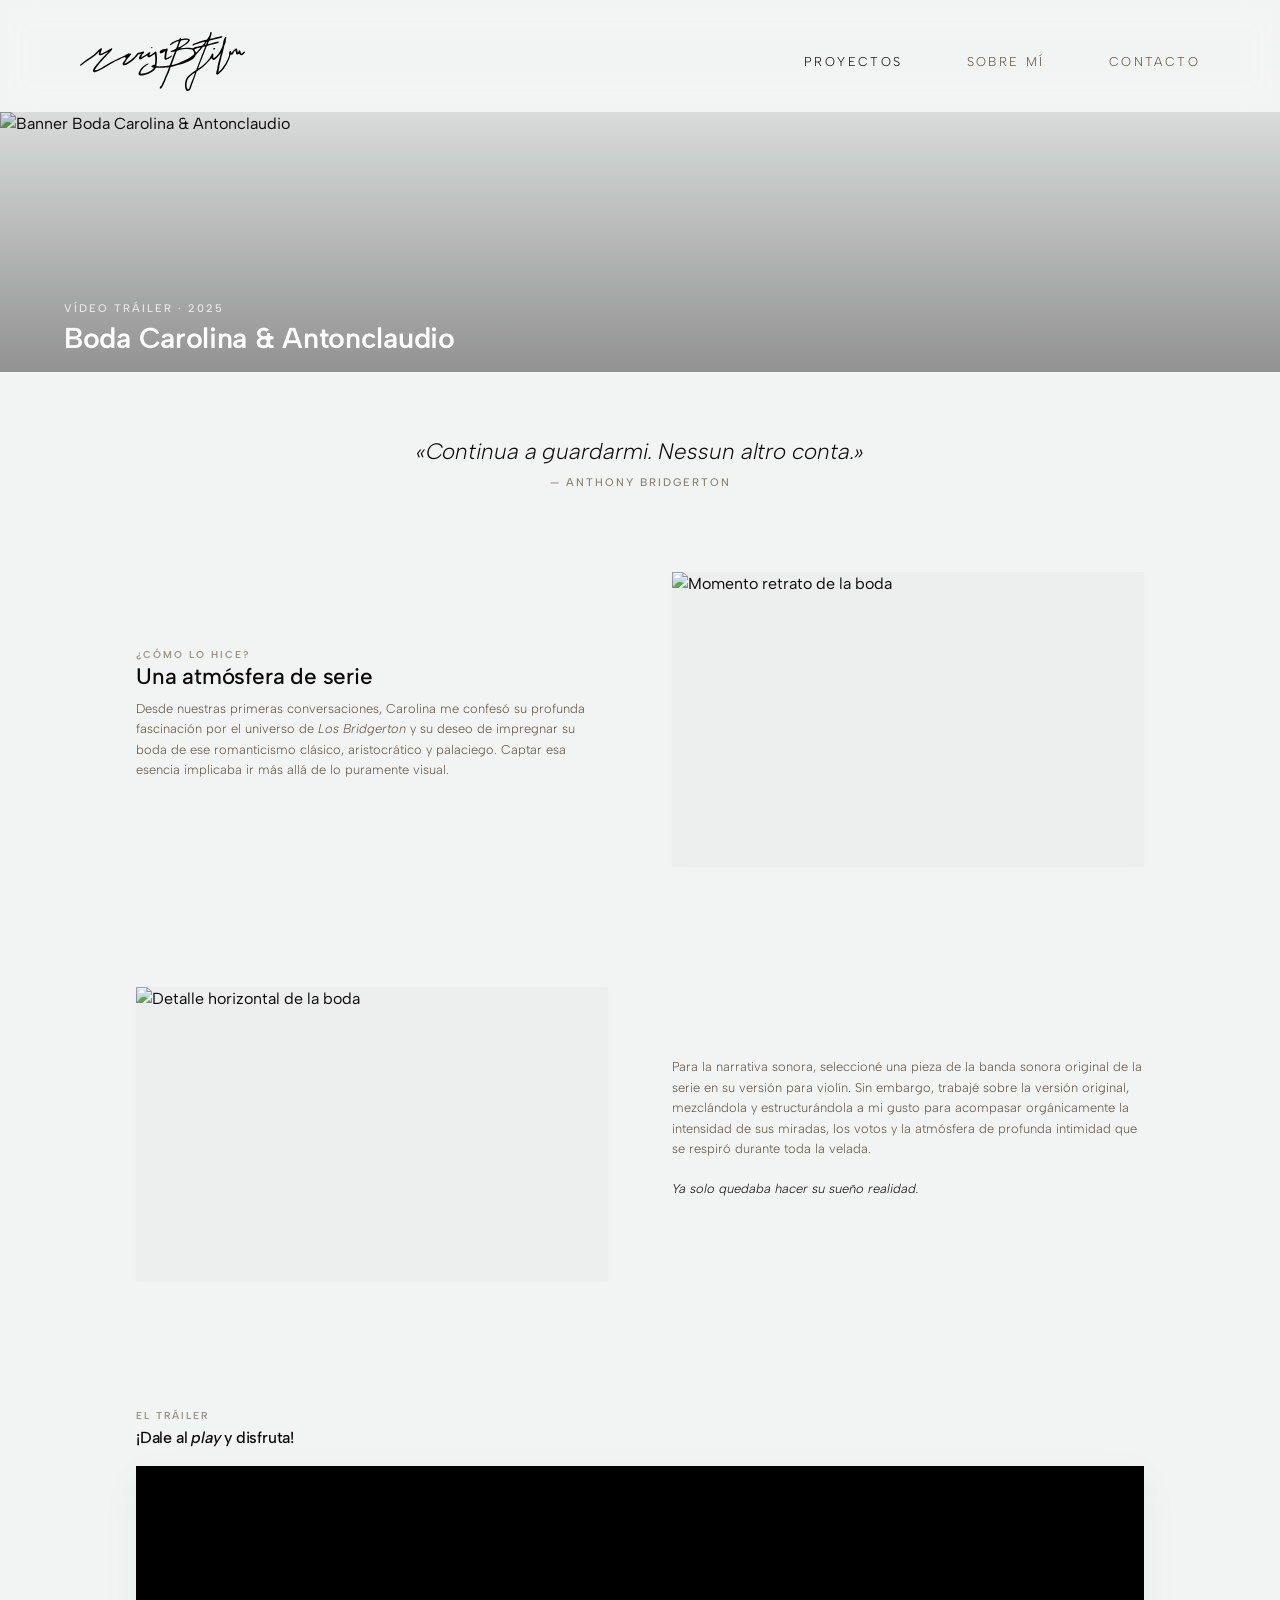
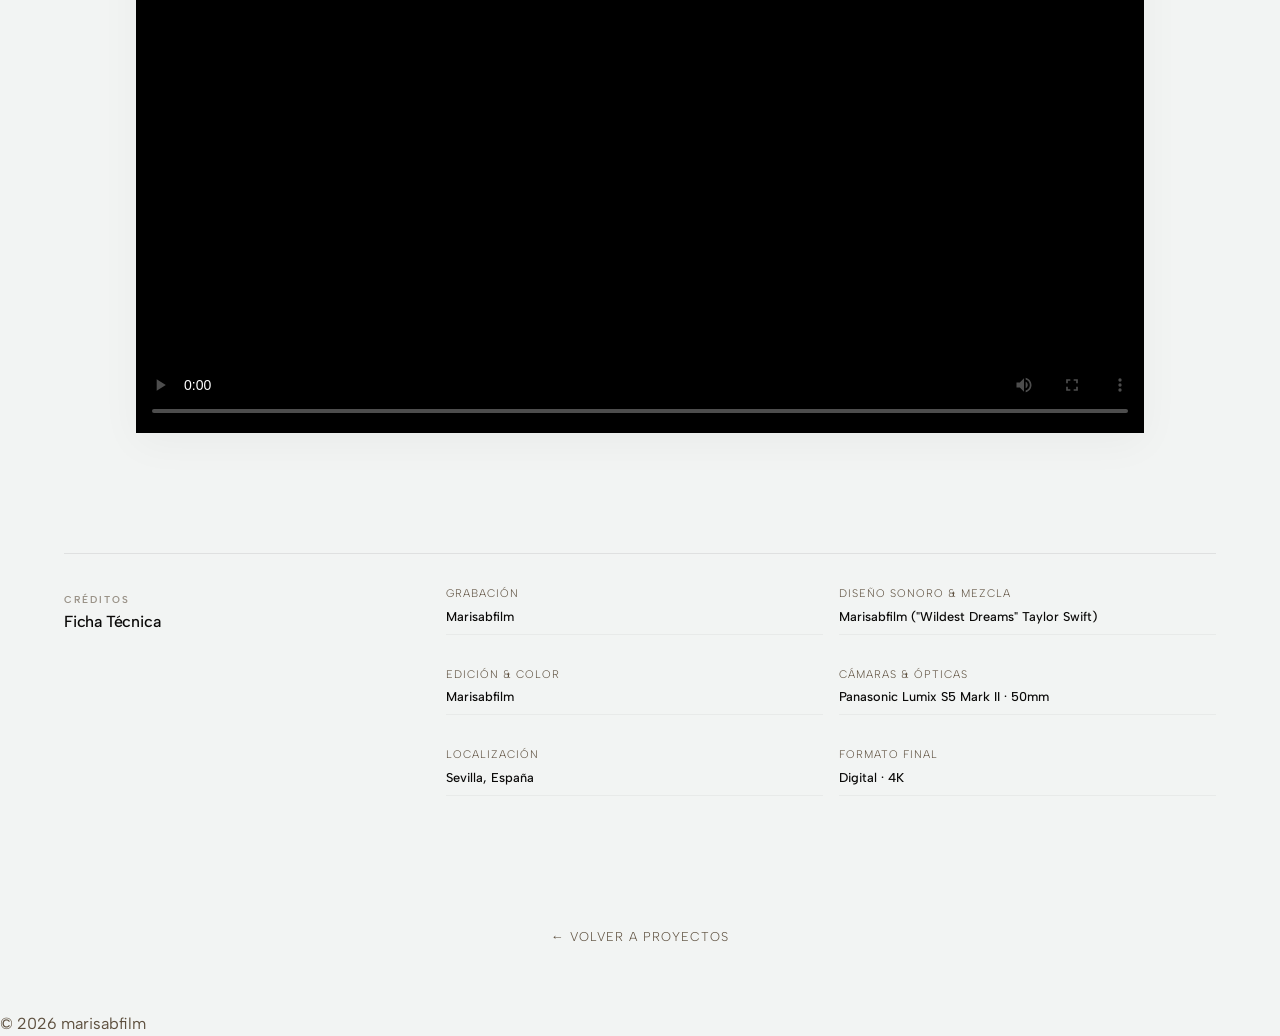
==== boda-carolina-antonclaudio.html @ 7225c65d "Add files via upload" ====
<!DOCTYPE html>
<html lang="es">

<head>
    <meta charset="UTF-8">
    <meta name="viewport" content="width=device-width,initial-scale=1">
    <title>Boda Carolina & Antonclaudio — Marisabfilm</title>

    <link rel="preconnect" href="https://fonts.googleapis.com">
    <link rel="preconnect" href="https://fonts.gstatic.com" crossorigin>
    <link href="https://fonts.googleapis.com/css2?family=Albert+Sans:ital,wght@0,100..900;1,100..900&display=swap"
        rel="stylesheet">

    <link rel="stylesheet" href="styles.css">
    <link rel="stylesheet" href="proyecto-detalle.css">
</head>

<body class="light-mode is-project-detail">

    <header class="header">
        <h1>
            <a href="index.html" class="logo">
                <img src="svg/blanco.svg" alt="Marisabfilm" class="logo-white">
                <img src="svg/negro.svg" alt="Marisabfilm" class="logo-black">
            </a>
        </h1>

        <nav class="right">
            <a href="proyectos.html" style="color: var(--color-text-light);">Proyectos</a>
            <a href="sobre-mi.html">Sobre mí</a>
            <a href="contacto.html">Contacto</a>
        </nav>
    </header>

    <main class="project-detail-page">

        <section class="project-hero-strip">
            <div class="strip-media">
                <img src="jpg/boda-antonclaudio-carolina/11102025-_1104526.JPG"
                    alt="Banner Boda Carolina & Antonclaudio">
            </div>
            <div class="strip-overlay">
                <div class="container">
                    <span class="project-eyebrow">Vídeo Tráiler · 2025</span>
                    <h2 class="project-main-title">Boda Carolina & Antonclaudio</h2>
                </div>
            </div>
        </section>

        <div class="hero-quote-container">
            <p class="hero-quote-text">«Continua a guardarmi. Nessun altro conta.»</p>
            <span class="hero-quote-author">— Anthony Bridgerton</span>
        </div>

        <div class="container">

            <section class="museum-editorial-story">

                <div class="story-row row-text-left fade-in-element">
                    <div class="story-text">
                        <span class="sub-eyebrow">¿Cómo lo hice?</span>
                        <h3 class="editorial-sub-title">Una atmósfera de serie</h3>
                        <p class="editorial-paragraph">
                            Desde nuestras primeras conversaciones, Carolina me confesó su profunda fascinación por el
                            universo de <em>Los Bridgerton</em> y su deseo de impregnar su boda de ese romanticismo
                            clásico, aristocrático y palaciego. Captar esa esencia implicaba ir más allá de lo puramente
                            visual.
                        </p>
                    </div>
                    <div class="story-media">
                        <div class="museum-frame frame-portrait">
                            <img src="jpg/boda-antonclaudio-carolina/11102025-_11043973-2.jpg"
                                alt="Momento retrato de la boda">
                        </div>
                    </div>
                </div>

                <div class="story-row row-text-right fade-in-element">
                    <div class="story-media">
                        <div class="museum-frame frame-horizontal">
                            <img src="jpg/boda-antonclaudio-carolina/11102025-_11045313.JPG"
                                alt="Detalle horizontal de la boda">
                        </div>
                    </div>
                    <div class="story-text">
                        <p class="editorial-paragraph">
                            Para la narrativa sonora, seleccioné una pieza de la banda sonora original de la serie en su
                            versión para violín. Sin embargo, trabajé sobre la versión original, mezclándola y
                            estructurándola a mi gusto para acompasar orgánicamente la intensidad de sus miradas, los
                            votos y la atmósfera de profunda intimidad que se respiró durante toda la velada.
                        </p>
                        <p class="editorial-paragraph italic-highlight">
                            Ya solo quedaba hacer su sueño realidad.
                        </p>
                    </div>
                </div>

            </section>

            <section class="main-video-showcase fade-in-element">
                <div class="video-museum-title">
                    <span class="sub-eyebrow">El Tráiler</span>
                    <h4 class="specs-heading">¡Dale al <em>play</em> y disfruta!</h4>
                </div>
                <div class="museum-single-container">
                    <div class="museum-frame frame-video-main">
                        <video src="video/boda.mp4" controls
                            poster="jpg/boda-antonclaudio-carolina/11102025-_1104531.JPG"
                            class="final-project-video"></video>
                    </div>
                </div>
            </section>

            <section class="project-specs-section fade-in-element">
                <div class="specs-title-block">
                    <span class="sub-eyebrow">Créditos</span>
                    <h4 class="specs-heading">Ficha Técnica</h4>
                </div>

                <div class="specs-grid">
                    <div class="spec-item">
                        <h5>Grabación</h5>
                        <p>Marisabfilm</p>
                    </div>
                    <div class="spec-item">
                        <h5>Diseño Sonoro & Mezcla</h5>
                        <p>Marisabfilm ("Wildest Dreams" Taylor Swift)</p>
                    </div>
                    <div class="spec-item">
                        <h5>Edición & Color</h5>
                        <p>Marisabfilm</p>
                    </div>
                    <div class="spec-item">
                        <h5>Cámaras & Ópticas</h5>
                        <p>Panasonic Lumix S5 Mark II · 50mm</p>
                    </div>
                    <div class="spec-item">
                        <h5>Localización</h5>
                        <p>Sevilla, España</p>
                    </div>
                    <div class="spec-item">
                        <h5>Formato Final</h5>
                        <p>Digital · 4K</p>
                    </div>
                </div>
            </section>

            <div class="back-to-projects">
                <a href="proyectos.html" class="btn-back">← Volver a proyectos</a>
            </div>

        </div>
    </main>

    <footer>
        © 2026 marisabfilm
    </footer>

    <script src="js/script.js"></script>
</body>

</html>
---- styles.css ----
:root {
    --color-bg: #0A0908;
    --color-surface: #22333B;

    --color-text: #F2F4F3;
    --color-text-soft: #A9927D;

    --color-border: #5E503F;
    --color-accent: #A9927D;

    --color-bg-light: #F2F4F3;
    --color-text-light: #0A0908;
    --color-text-light-soft: #5E503F;

    --font-main: "Albert Sans", sans-serif;

    --fs-xs: .8rem;
    --fs-sm: 1rem;
    --fs-md: 1.25rem;
    --fs-lg: 2rem;
    --fs-xl: 4rem;

    --fs-hero: clamp(4rem, 9vw, 8rem);

    --fw-extralight: 200;
    --fw-light: 300;
    --fw-regular: 400;
    --fw-medium: 500;
    --fw-semibold: 600;
    --fw-bold: 700;

    --space-title: .15rem;
    --space-1: 8px;
    --space-2: 16px;
    --space-3: 32px;
    --space-4: 64px;
    --space-5: 120px;
    --space-6: 180px;

    --radius-sm: 4px;
    --radius-md: 8px;
    --radius-lg: 12px;
    --radius-full: 999px;

    --shadow-soft: 0 4px 20px rgba(0, 0, 0, 0.08);

    --container: 100rem;

    --transition: .4s ease;
}

* {
    margin: 0;
    padding: 0;
    box-sizing: border-box;
}

html {
    scroll-behavior: smooth;
}

body {
    font-family: var(--font-main);
    background: var(--color-bg);
    color: var(--color-text);
    line-height: 1.5;
    -webkit-font-smoothing: antialiased;
    transition: background-color .6s ease, color .6s ease;
}

img {
    display: block;
    width: 100%;
}

a {
    color: inherit;
    text-decoration: none;
}

button,
input,
textarea {
    font: inherit;
}

.container {
    width: min(var(--container), 90%);
    margin: auto;
    display: flex;
    flex-direction: column;
}

.page {
    padding: var(--space-6) 0;
}

.right {
    justify-content: right;
}

/* =========================
HEADER LOGOS
========================= */
.header {
    display: flex;
    gap: var(--space-4);
    width: 100%;
    align-items: center;
    position: fixed;
    top: 0;
    left: 0;
    padding: 2rem 5rem;
    z-index: 100;
}

.header::before {
    content: "";
    position: absolute;
    top: 0;
    left: 0;
    width: 100%;
    height: 220px;
    backdrop-filter: blur(16px);
    -webkit-backdrop-filter: blur(16px);
    -webkit-mask-image: linear-gradient(to bottom, black 0%, black 35%, transparent 100%);
    mask-image: linear-gradient(to bottom, black 0%, black 35%, transparent 100%);
    z-index: -1;
    pointer-events: none;
    transition: backdrop-filter .4s ease;
}

.header.scrolled::before {
    backdrop-filter: blur(20px);
    -webkit-backdrop-filter: blur(20px);
}

.header .container {
    display: flex;
    justify-content: space-between;
    align-items: center;
}

h1 {
    width: 13rem;
    height: auto;
}

/* Gestión de visibilidad del logo SVG */
.logo-black {
    display: none;
}

.logo-white {
    display: block;
}

nav {
    display: flex;
    width: 100%;
    gap: var(--space-4);
}

nav a {
    justify-content: right;
    text-transform: uppercase;
    font-weight: var(--fw-light);
    color: var(--color-text-soft);
    font-size: var(--fs-xs);
    letter-spacing: var(--space-title);
    transition: var(--transition);
}

nav a:hover {
    color: var(--color-text);
}

/* =========================
HERO
========================= */
.hero {
    position: relative;
    height: 200vh;
    width: 100%;
}

.hero-sticky {
    position: sticky;
    top: 0;
    height: 100vh;
    width: 100%;
    overflow: hidden;
}

.video-container {
    position: absolute;
    top: 0;
    left: 0;
    width: 100%;
    height: 100%;
    z-index: 1;
    will-change: opacity, transform;
}

.background-video {
    width: 100%;
    height: 100%;
    object-fit: cover;
}

.video-overlay {
    position: absolute;
    top: 0;
    left: 0;
    width: 100%;
    height: 100%;
    background-color: rgba(10, 9, 8, 0.6);
    z-index: 2;
}

.hero-content {
    position: relative;
    z-index: 3;
    height: 100%;
    display: flex;
    flex-direction: column;
    justify-content: center;
    align-items: center;
    text-align: center;
    padding: 0 5rem;
}

.hero-title {
    display: flex;
    flex-direction: column;
    align-items: center;
    will-change: transform;
}

.hero-subtitle {
    display: flex;
    flex-direction: column;
    align-items: center;
    opacity: 0;
    will-change: opacity, transform;
}

.titulo {
    font-size: var(--fs-hero);
    font-weight: var(--fw-bold);
    color: var(--color-text);
    line-height: 1.1;
    margin-bottom: 0.2rem;
    transition: color .6s ease;
}

.portfolio-tag {
    font-size: var(--fs-md);
    color: var(--color-text-soft);
    text-transform: uppercase;
    letter-spacing: 2px;
    margin-bottom: var(--space-4);
    transition: color .6s ease;
}

.eyebrow {
    font-size: var(--fs-sm);
    color: var(--color-text);
    text-transform: uppercase;
    letter-spacing: 3px;
    margin-bottom: var(--space-2);
    transition: color .6s ease;
}

.lead {
    max-width: 20rem;
    color: var(--color-text-soft);
    font-size: var(--fs-md);
    margin-bottom: var(--space-3);
    transition: color .6s ease;
}

.scroll {
    position: absolute;
    bottom: 80px;
    left: 50%;
    transform: translateX(-50%);
    text-transform: uppercase;
    font-size: var(--fs-xs);
    letter-spacing: var(--space-title);
    color: var(--color-text);
    transition: opacity 0.4s ease, color 0.6s ease;
}

#scroll-line {
    position: absolute;
    bottom: 20px;
    left: 50%;
    transform: translateX(-50%);
    width: 2px;
    height: 50px;
    background-color: var(--color-text);
    opacity: 0.8;
    z-index: 4;
    transition: opacity 0.4s ease, background-color 0.6s ease;
    animation: bounceUpDown 2s infinite ease-in-out;
}

@keyframes bounceUpDown {

    0%,
    100% {
        transform: translateX(-50%) translateY(0);
    }

    50% {
        transform: translateX(-50%) translateY(10px);
    }
}

/* =========================
PROYECTOS SELECCIONADOS
========================= */
.selected-projects {
    padding: var(--space-5) 0;
}

.projects-header {
    display: flex;
    justify-content: space-between;
    align-items: flex-end;
    margin-bottom: var(--space-5);
    padding-bottom: var(--space-2);
}

.projects-header h3 {
    font-size: var(--fs-md);
    text-transform: uppercase;
    letter-spacing: 2px;
    font-weight: var(--fw-semibold);
    color: var(--color-border);
    transition: color .6s ease;
}

.btn-all-projects {
    font-size: var(--fs-xs);
    text-transform: uppercase;
    letter-spacing: var(--space-title);
    color: var(--color-text-soft);
    font-weight: var(--fw-light);
    transition: color .4s ease, transform .3s ease;
}

.btn-all-projects:hover {
    color: var(--color-text);
    transform: translateX(4px);
}

.project-row {
    display: grid;
    grid-template-columns: .25fr 1fr;
    gap: var(--space-5);
    margin-bottom: var(--space-6);
    align-items: start;
    padding-top: var(--space-3);
}

.project-info {
    position: sticky;
    top: 200px;
}

.project-info h4 {
    font-size: var(--fs-lg);
    font-weight: var(--fw-bold);
    letter-spacing: -0.5px;
    margin-bottom: 4px;
    line-height: 1;
    transition: color .6s ease;
}

.project-info p {
    font-size: var(--fs-xs);
    color: var(--color-text-soft);
    letter-spacing: 1.5px;
    text-transform: uppercase;
    font-weight: var(--fw-light);
    transition: color .6s ease;
}

.project-display-clean {
    display: flex;
    width: 100%;
    gap: var(--space-4);
    align-items: center;
    justify-content: space-between;
}

.photo-box {
    box-shadow: var(--shadow-soft);
    overflow: hidden;
    transition: transform var(--transition);
}

.photo-box img {
    width: 100%;
    height: 100%;
    object-fit: cover;
}

.size-sm {
    width: 22%;
    aspect-ratio: 3 / 4;
}

.size-md {
    width: 30%;
    aspect-ratio: 1 / 1;
}

.size-lg {
    width: 38%;
    aspect-ratio: 4 / 5;
}

.size-xl {
    width: 55%;
    aspect-ratio: 4 / 5;
}

.photo-box video {
    width: 100%;
    height: 100%;
    object-fit: cover;
    display: block;
}

.align-top {
    align-self: flex-start;
}

.align-bottom {
    align-self: flex-end;
}

.align-center {
    align-self: center;
}

.photo-box:hover {
    transform: scale(1.015);
}

/* =========================
TRANSICIÓN MODO CLARO (CONTRASTE TOTAL)
========================= */
body.light-mode {
    background-color: var(--color-bg-light);
    color: var(--color-text-light);
}

/* Cambia los logos SVG de blanco a negro */
body.light-mode .logo-white {
    display: none;
}

body.light-mode .logo-black {
    display: block;
}

/* Cambia todos los textos principales que permanecen en pantalla a oscuros */
body.light-mode .titulo,
body.light-mode .eyebrow,
body.light-mode .projects-header h2,
body.light-mode .project-info h3 {
    color: var(--color-text-light);
}

/* Cambia textos secundarios de la cabecera y el hero */
body.light-mode .portfolio-tag,
body.light-mode .lead,
body.light-mode .scroll,
body.light-mode .projects-header .btn-all-projects,
body.light-mode .project-info p,
body.light-mode footer {
    color: var(--color-text-light-soft);
}

body.light-mode #scroll-line {
    background-color: var(--color-text-light-soft);
}

body.light-mode .btn-all-projects:hover {
    color: var(--color-text-light);
}

body.light-mode nav a {
    color: var(--color-text-light-soft);
}

body.light-mode nav a:hover {
    color: var(--color-text-light);
}

/* =========================
CABECERA COMPARTIDA SECCIONES
========================= */
.section-header {
    display: flex;
    justify-content: space-between;
    align-items: flex-end;
    margin-bottom: var(--space-4);
    padding-bottom: var(--space-2);
}

.section-header-left {
    display: flex;
    flex-direction: column;
    gap: 4px;
}

.section-eyebrow {
    font-size: var(--fs-xs);
    text-transform: uppercase;
    letter-spacing: 3px;
    color: var(--color-text-soft);
    font-weight: var(--fw-light);
    transition: color .6s ease;
}

.section-title {
    font-size: var(--fs-lg);
    font-weight: var(--fw-bold);
    letter-spacing: -0.5px;
    line-height: 1;
    transition: color .6s ease;
}

.section-tag {
    font-size: var(--fs-xs);
    color: var(--color-text-soft);
    letter-spacing: 1.5px;
    text-transform: uppercase;
    font-weight: var(--fw-light);
    transition: color .6s ease;
}

body.light-mode .section-eyebrow,
body.light-mode .section-tag {
    color: var(--color-text-light-soft);
}

body.light-mode .section-title {
    color: var(--color-text-light);
}

.btn-proyecto {
    border: 1px solid var(--color-surface);
    padding: .9rem;
    transition: background-color 0.3s ease, color 0.3s ease;
}

.btn-proyecto:hover {
    background-color: var(--color-border);
    color: var(--color-text);
}

/* Sección del botón final */
.ver-mas-final {
    display: flex;
    justify-content: center;
    align-items: center;
    margin-top: -15rem;
    padding: 1rem 0 7rem 0;
    /* Espaciado arriba y abajo para que respire */
    width: 100%;
}

/* Estilo del enlace */
.btn-final-link {
    font-family: 'Albert Sans', sans-serif;
    font-size: 1.1rem;
    font-weight: 500;
    color: var(--color-border);

    text-decoration: none;
    letter-spacing: 0.05em;
    transition: transform 0.3s ease, opacity 0.3s ease;
    display: inline-block;
}

/* Efecto al pasar el ratón */
.btn-final-link:hover {
    transform: translateX(5px);
    /* Se desplaza sutilmente a la derecha */
    opacity: 0.7;
}

/* =========================
CONTACTO Y FOOTER CON FORMULARIO
========================= */
.contacto-footer {
    padding: var(--space-5) 0 var(--space-3) 0;
    border-top: 1px solid rgba(94, 80, 63, 0.2);
    /* Usa tu color --color-border difuminado */
}

.contacto-wrapper {
    display: grid;
    grid-template-columns: 1fr 1fr;
    gap: var(--space-5);
    align-items: start;
    margin-bottom: var(--space-5);
}

@media (max-width: 768px) {
    .contacto-wrapper {
        grid-template-columns: 1fr;
        gap: var(--space-4);
    }
}

.contacto-info h3 {
    font-size: var(--fs-lg);
    font-weight: var(--fw-bold);
    margin-bottom: var(--space-2);
    letter-spacing: -0.5px;
    transition: color .6s ease;
}

.contacto-info p {
    color: var(--color-text-soft);
    font-size: var(--fs-sm);
    max-width: 25rem;
    transition: color .6s ease;
}

.contacto-form {
    display: flex;
    flex-direction: column;
    gap: var(--space-2);
}

.form-group {
    display: flex;
    flex-direction: column;
    gap: var(--space-1);
}

.form-group label {
    font-size: var(--fs-xs);
    text-transform: uppercase;
    letter-spacing: var(--space-title);
    color: var(--color-text-soft);
    font-weight: var(--fw-medium);
}

.contacto-form input,
.contacto-form textarea {
    width: 100%;
    padding: 0.8rem 1rem;
    background-color: transparent;
    border: 1px solid var(--color-border);
    color: var(--color-text);
    font-family: var(--font-main);
    font-size: var(--fs-sm);
    transition: border-color 0.3s ease, background-color 0.3s ease;
}

.contacto-form input:focus,
.contacto-form textarea:focus {
    outline: none;
    border-color: var(--color-text);
    background-color: rgba(255, 255, 255, 0.02);
}

.btn-enviar {
    align-self: flex-start;
    background-color: transparent;
    color: var(--color-text);
    border: 1px solid var(--color-text);
    padding: 0.8rem var(--space-3);
    font-size: var(--fs-xs);
    text-transform: uppercase;
    letter-spacing: var(--space-title);
    cursor: pointer;
    transition: background-color 0.4s ease, color 0.4s ease, transform 0.3s ease;
}

.btn-enviar:hover {
    background-color: var(--color-text);
    color: var(--color-bg);
    transform: translateX(4px);
}

/* =========================
CSS REFORZADO PARA EL FOOTER Y FORMULARIO
========================= */
.contacto-footer {
    padding: var(--space-5) 0 var(--space-2) 0;
    border-top: 1px solid rgba(94, 80, 63, 0.2);
    width: 100%;
}

.contacto-wrapper {
    display: grid;
    grid-template-columns: 0.8fr 1.2fr;
    /* Desproporción sutil para dar aire */
    gap: var(--space-5);
    align-items: start;
    margin-bottom: var(--space-4);
}

.contacto-info h3 {
    font-size: var(--fs-lg);
    font-weight: var(--fw-bold);
    margin-bottom: var(--space-2);
    letter-spacing: -0.5px;
    transition: color .6s ease;
}

.contacto-info p {
    color: var(--color-text-soft);
    font-size: var(--fs-sm);
    max-width: 22rem;
    line-height: 1.6;
    transition: color .6s ease;
}

.contacto-form {
    display: flex;
    flex-direction: column;
    gap: var(--space-3);
}

.form-group {
    display: flex;
    flex-direction: column;
    gap: var(--space-1);
}

.form-group label {
    font-size: var(--fs-xs);
    text-transform: uppercase;
    letter-spacing: var(--space-title);
    color: var(--color-text-soft);
    font-weight: var(--fw-medium);
}

.contacto-form input,
.contacto-form textarea {
    width: 100%;
    padding: 0.8rem 0;
    /* Estilo minimalista sin bordes laterales */
    background-color: transparent;
    border: none;
    border-bottom: 1px solid var(--color-border);
    color: var(--color-text);
    font-family: var(--font-main);
    font-size: var(--fs-sm);
    transition: border-color 0.3s ease, background-color 0.3s ease;
}

.contacto-form input:focus,
.contacto-form textarea:focus {
    outline: none;
    border-bottom-color: var(--color-text);
}

.btn-enviar {
    align-self: flex-start;
    background-color: transparent;
    color: var(--color-text);
    border: 1px solid var(--color-text);
    padding: 0.8rem var(--space-3);
    font-size: var(--fs-xs);
    text-transform: uppercase;
    letter-spacing: var(--space-title);
    cursor: pointer;
    margin-top: var(--space-1);
    transition: background-color 0.4s ease, color 0.4s ease, transform 0.3s ease;
}

.btn-enviar:hover {
    background-color: var(--color-text);
    color: var(--color-bg);
    transform: translateX(4px);
}

.footer-bottom {
    margin-top: var(--space-4);
    padding-top: var(--space-2);
    border-top: 1px solid rgba(94, 80, 63, 0.1);
    text-align: center;
}

.footer-bottom p {
    font-size: var(--fs-xs);
    color: var(--color-text-soft);
    font-weight: var(--fw-light);
}

/* =========================
ADAPTACIÓN LIGHT MODE
========================= */
body.light-mode .contacto-info h3 {
    color: var(--color-text-light);
}

body.light-mode .contacto-info p,
body.light-mode .footer-bottom p {
    color: var(--color-text-light-soft);
}

body.light-mode .contacto-form input,
body.light-mode .contacto-form textarea {
    color: var(--color-text-light);
    border-bottom-color: var(--color-text-light-soft);
}

body.light-mode .contacto-form input:focus,
body.light-mode .contacto-form textarea:focus {
    border-bottom-color: var(--color-text-light);
}

body.light-mode .btn-enviar {
    color: var(--color-text-light);
    border-color: var(--color-text-light);
}

body.light-mode .btn-enviar:hover {
    background-color: var(--color-text-light);
    color: var(--color-bg-light);
}
---- proyecto-detalle.css ----
.project-detail-page {
    padding-top: 7rem;
    padding-bottom: var(--space-4);
    overflow-x: hidden;
}

.project-hero-strip {
    position: relative;
    width: 100vw;
    left: 50%;
    right: 50%;
    margin-left: -50vw;
    margin-right: -50vw;
    height: 260px;
    margin-bottom: var(--space-3);
    overflow: hidden;
}

.strip-media {
    width: 100%;
    height: 100%;
}

.strip-media img {
    width: 100%;
    height: 100%;
    object-fit: cover;
    display: block;
}

.project-hero-strip::after {
    content: '';
    position: absolute;
    top: 0;
    left: 0;
    width: 100%;
    height: 100%;
    background: linear-gradient(to bottom, rgba(0, 0, 0, 0.1) 0%, rgba(0, 0, 0, 0.4) 100%);
    z-index: 1;
}

.strip-overlay {
    position: absolute;
    bottom: 0;
    left: 0;
    width: 100%;
    padding-bottom: var(--space-2);
    z-index: 2;
}

.project-eyebrow {
    font-size: 11px;
    text-transform: uppercase;
    letter-spacing: 2px;
    color: rgba(255, 255, 255, 0.75);
    font-weight: var(--fw-medium);
    display: block;
    margin-bottom: 4px;
}

.project-main-title {
    font-size: clamp(1.4rem, 2.5vw, 1.8rem);
    font-weight: var(--fw-semibold);
    line-height: 1.2;
    letter-spacing: -0.3px;
    color: #FFFFFF;
}

.sub-eyebrow {
    font-size: 10px;
    text-transform: uppercase;
    letter-spacing: 2px;
    color: var(--color-text-light-soft);
    opacity: 0.6;
    font-weight: var(--fw-semibold);
}

.editorial-sub-title {
    font-size: clamp(1.1rem, 2vw, 1.4rem);
    font-weight: var(--fw-medium);
    line-height: 1.3;
    letter-spacing: -0.2px;
    color: var(--color-text-light);
    margin-bottom: 8px;
}

.editorial-paragraph {
    font-size: var(--fs-xs);
    color: var(--color-text-light-soft);
    line-height: 1.6;
    font-weight: var(--fw-light);
    margin-bottom: 12px;
}

.italic-highlight {
    font-style: italic;
    color: var(--color-text-light);
    margin-top: var(--space-1);
}

.project-specs-section {
    display: grid;
    grid-template-columns: 1fr 2.2fr;
    gap: var(--space-3);
    border-top: 1px solid rgba(0, 0, 0, 0.08);
    padding-top: var(--space-3);
    margin-bottom: var(--space-4);
}

.specs-heading {
    font-size: var(--fs-sm);
    font-weight: var(--fw-medium);
    color: var(--color-text-light);
    letter-spacing: -0.2px;
}

.specs-grid {
    display: grid;
    grid-template-columns: repeat(2, 1fr);
    gap: var(--space-3) var(--space-2);
}

.spec-item {
    display: flex;
    flex-direction: column;
    gap: 4px;
    border-bottom: 1px solid rgba(0, 0, 0, 0.04);
    padding-bottom: var(--space-1);
}

.spec-item h5 {
    font-size: 11px;
    text-transform: uppercase;
    letter-spacing: 1px;
    color: var(--color-text-light-soft);
    font-weight: var(--fw-light);
}

.spec-item p {
    font-size: var(--fs-xs);
    color: var(--color-text-light);
    font-weight: var(--fw-medium);
}

.back-to-projects {
    margin-top: var(--space-4);
    text-align: center;
}

.btn-back {
    font-size: var(--fs-xs);
    text-transform: uppercase;
    letter-spacing: 1px;
    color: var(--color-text-light-soft);
    font-weight: var(--fw-light);
    transition: color 0.3s ease, transform 0.3s ease;
    display: inline-block;
}

.btn-back:hover {
    color: var(--color-text-light);
    transform: translateX(-4px);
}

body.is-project-detail .header::before {
    -webkit-mask-image: none !important;
    mask-image: none !important;
    height: 7rem;
}

/* ==========================================================================
   Frase de introducción (Debajo del Banner)
   ========================================================================== */
.hero-quote-container {
    text-align: center;
    padding: var(--space-3) 0 var(--space-2) 0;
    max-width: 32rem;
    margin: 0 auto;
    display: flex;
    flex-direction: column;
    gap: var(--space-1);
}

.hero-quote-text {
    font-family: var(--font-main);
    font-size: clamp(1.1rem, 2vw, 1.4rem);
    font-weight: var(--fw-light);
    font-style: italic;
    color: var(--color-text-light);
    line-height: 1.4;
    letter-spacing: -0.1px;
}

.hero-quote-author {
    font-family: var(--font-main);
    font-size: 11px;
    text-transform: uppercase;
    letter-spacing: 2px;
    color: var(--color-text-light-soft);
    opacity: 0.7;
    font-weight: var(--fw-medium);
}

/* ==========================================================================
   Estructura Editorial Entrelazada (Foto Retrato Suave + Foto Horizontal)
   ========================================================================== */
.museum-editorial-story {
    max-width: 1040px;
    width: 100%;
    margin: var(--space-4) auto var(--space-5) auto;
    display: flex;
    flex-direction: column;
    gap: var(--space-5);
    /* Separación entre filas */
    padding: 0 1rem;
}

.story-row {
    display: grid;
    grid-template-columns: 1fr 1fr;
    gap: var(--space-4);
    align-items: center;
    /* Alineación vertical centralizada */
}

.story-text {
    display: flex;
    flex-direction: column;
    justify-content: center;
}

.story-media {
    display: flex;
    justify-content: center;
    align-items: center;
    width: 100%;
}

/* Marcos de exhibición */
.museum-frame {
    overflow: hidden;
    background-color: rgba(0, 0, 0, 0.02);
    box-shadow: 0 2px 15px rgba(0, 0, 0, 0.01);
    width: 100%;
}

.museum-frame img {
    width: 100%;
    height: 100%;
    object-fit: cover;
    display: block;
}

/* Dimensiones del contenedor ajustadas */
.frame-horizontal {
    aspect-ratio: 16 / 10;
    max-width: 480px;
}

/* CORRECCIÓN DE LA VERTICAL: Ahora es formato Retrato corto (4:5) menos alargada */
.frame-portrait {
    aspect-ratio: 16 / 10;
    max-width: 480px;
    /* Al ser menos vertical, puede ensanchar un poco más para mantener proporción */
}

/* Contenedor del Vídeo Central */
.main-video-showcase {
    width: 100%;
    max-width: 1040px;
    margin: 0 auto var(--space-5) auto;
    padding: 0 1rem;
}

.video-museum-title {
    margin-bottom: var(--space-2);
}

.museum-single-container {
    display: flex;
    justify-content: center;
    width: 100%;
}

.frame-video-main {
    width: 100%;
    aspect-ratio: 16 / 9;
    background-color: #000000;
    box-shadow: 0 10px 40px rgba(0, 0, 0, 0.04);
}

.final-project-video {
    width: 100%;
    height: 100%;
    object-fit: cover;
    display: block;
}


/* ==========================================================================
   Efectos de Animación Scroll (Fade In)
   ========================================================================== */

/* Estado inicial: oculto y desplazado 30px hacia abajo */
.fade-in-element {
    opacity: 0;
    transform: translateY(30px);
    transition: opacity 0.8s cubic-bezier(0.25, 1, 0.5, 1),
        transform 0.8s cubic-bezier(0.25, 1, 0.5, 1);
    will-change: opacity, transform;
}

/* Estado activo: totalmente visible y en su posición original */
.fade-in-element.is-visible {
    opacity: 1;
    transform: translateY(0);
}

/* ==========================================================================
   Galería Masonry
   ========================================================================== */
.project-gallery {
    max-width: 1040px;
    margin: 0 auto var(--space-5) auto;
    padding: 0 1rem;
}

.gallery-title-block {
    margin-bottom: var(--space-2);
}

.masonry-grid {
    columns: 3;
    column-gap: 10px;
}

.masonry-item {
    break-inside: avoid;
    margin-bottom: 10px;
    overflow: hidden;
    cursor: zoom-in;
}

.masonry-item img {
    width: 100%;
    height: auto;
    display: block;
    transition: transform 0.4s cubic-bezier(0.25, 1, 0.5, 1),
        opacity 0.4s ease;
}

.masonry-item:hover img {
    transform: scale(1.03);
    opacity: 0.92;
}

/* ==========================================================================
   Lightbox
   ========================================================================== */
.lightbox {
    position: fixed;
    inset: 0;
    background: rgba(0, 0, 0, 0.92);
    z-index: 1000;
    display: flex;
    align-items: center;
    justify-content: center;
    opacity: 0;
    pointer-events: none;
    transition: opacity 0.3s ease;
}

.lightbox.is-open {
    opacity: 1;
    pointer-events: all;
}

.lightbox-img-wrap {
    max-width: 90vw;
    max-height: 90vh;
    display: flex;
    align-items: center;
    justify-content: center;
}

.lightbox-img-wrap img {
    max-width: 100%;
    max-height: 90vh;
    object-fit: contain;
    display: block;
    border-radius: 2px;
}

.lightbox-close,
.lightbox-prev,
.lightbox-next {
    position: absolute;
    background: none;
    border: none;
    color: rgba(255, 255, 255, 0.7);
    cursor: pointer;
    transition: color 0.2s ease;
    line-height: 1;
}

.lightbox-close:hover,
.lightbox-prev:hover,
.lightbox-next:hover {
    color: #fff;
}

.lightbox-close {
    top: 1.5rem;
    right: 1.5rem;
    font-size: 1.4rem;
}

.lightbox-prev,
.lightbox-next {
    top: 50%;
    transform: translateY(-50%);
    font-size: 3rem;
    padding: 0 1rem;
}

.lightbox-prev {
    left: 1rem;
}

.lightbox-next {
    right: 1rem;
}

.masonry-color-block {
    aspect-ratio: 3 / 4;
    background-color: var(--block-color);
    cursor: default;
}

.masonry-color-block:hover img {
    transform: none;
}

.masonry-item {
    opacity: 0;
    transform: translateY(20px);
    transition: opacity 0.6s ease, transform 0.6s ease;
}

.masonry-item.is-visible {
    opacity: 1;
    transform: translateY(0);
}

.mx-width {
    max-width: 60rem;
    margin: 0 auto var(--space-2) auto;
}

.margin {
    margin: 2rem auto 3rem auto;
}

.margin-ficha {
    margin: 2rem;
}
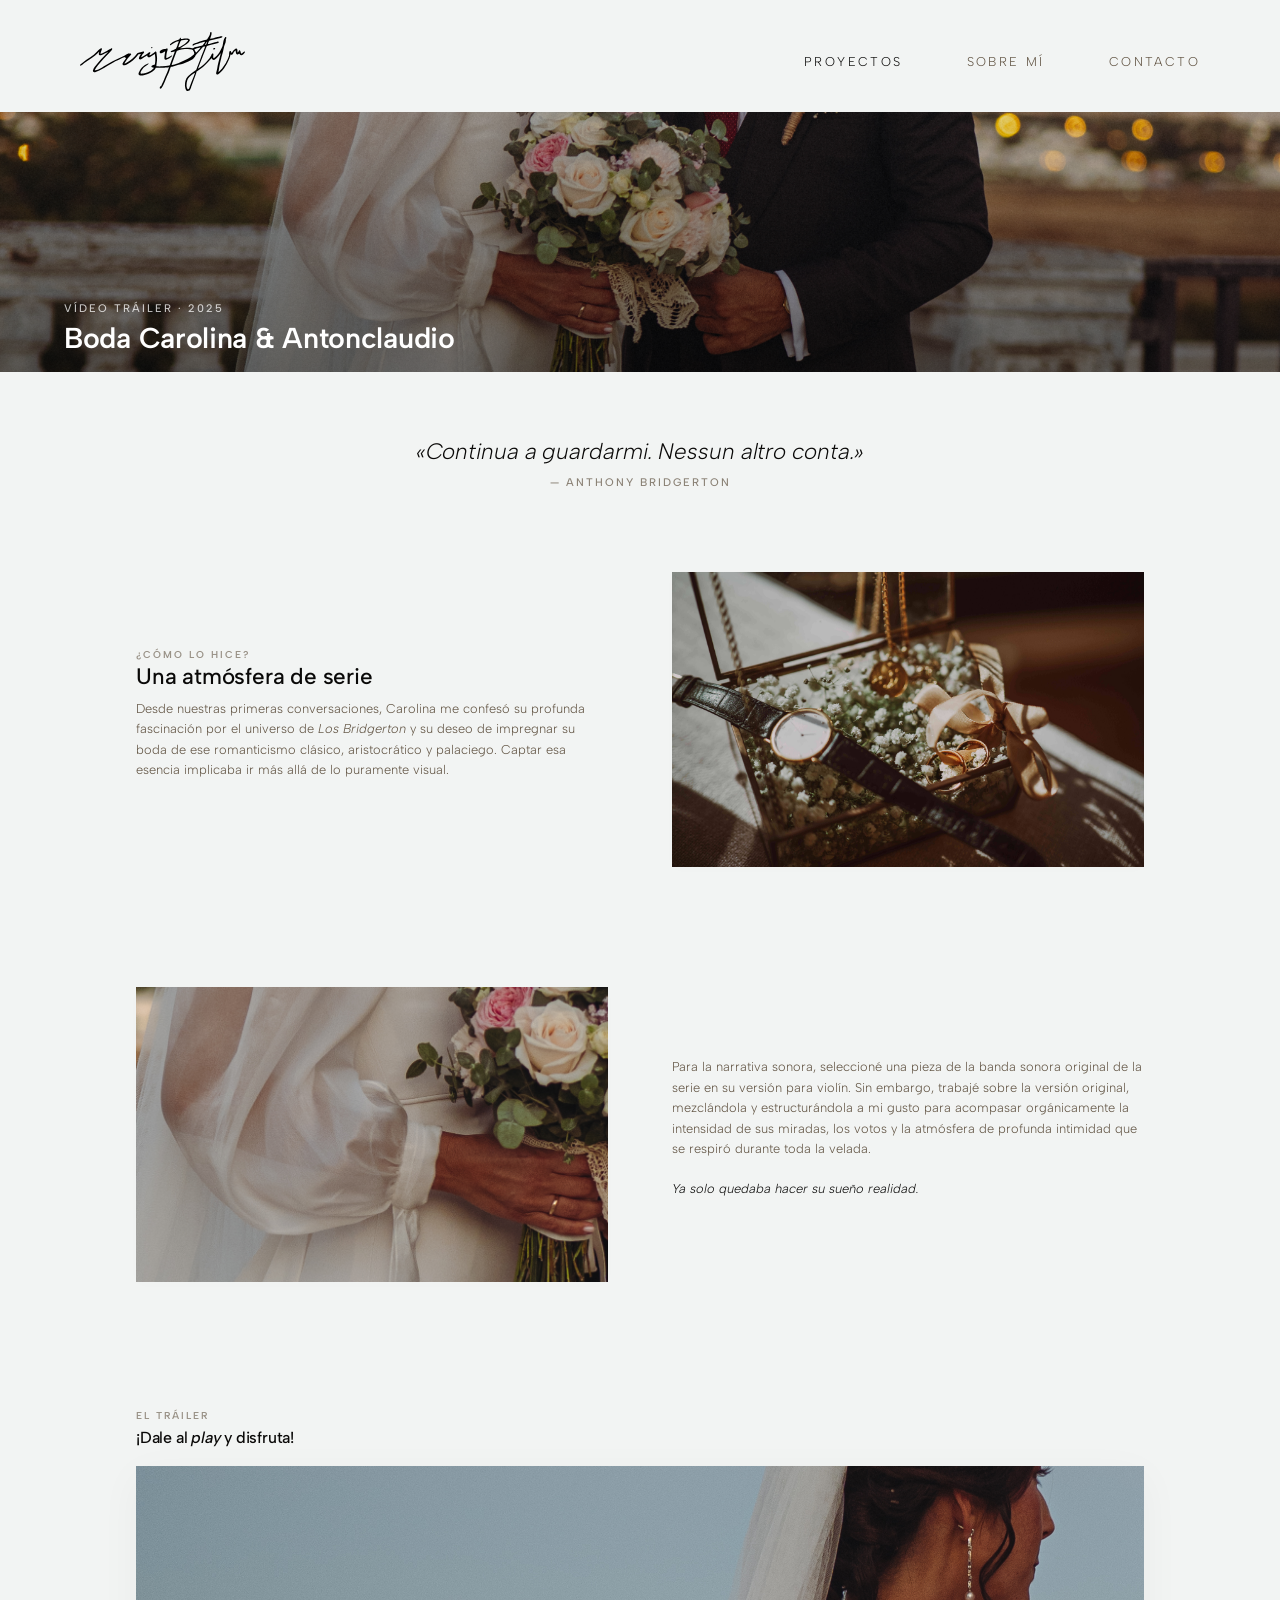
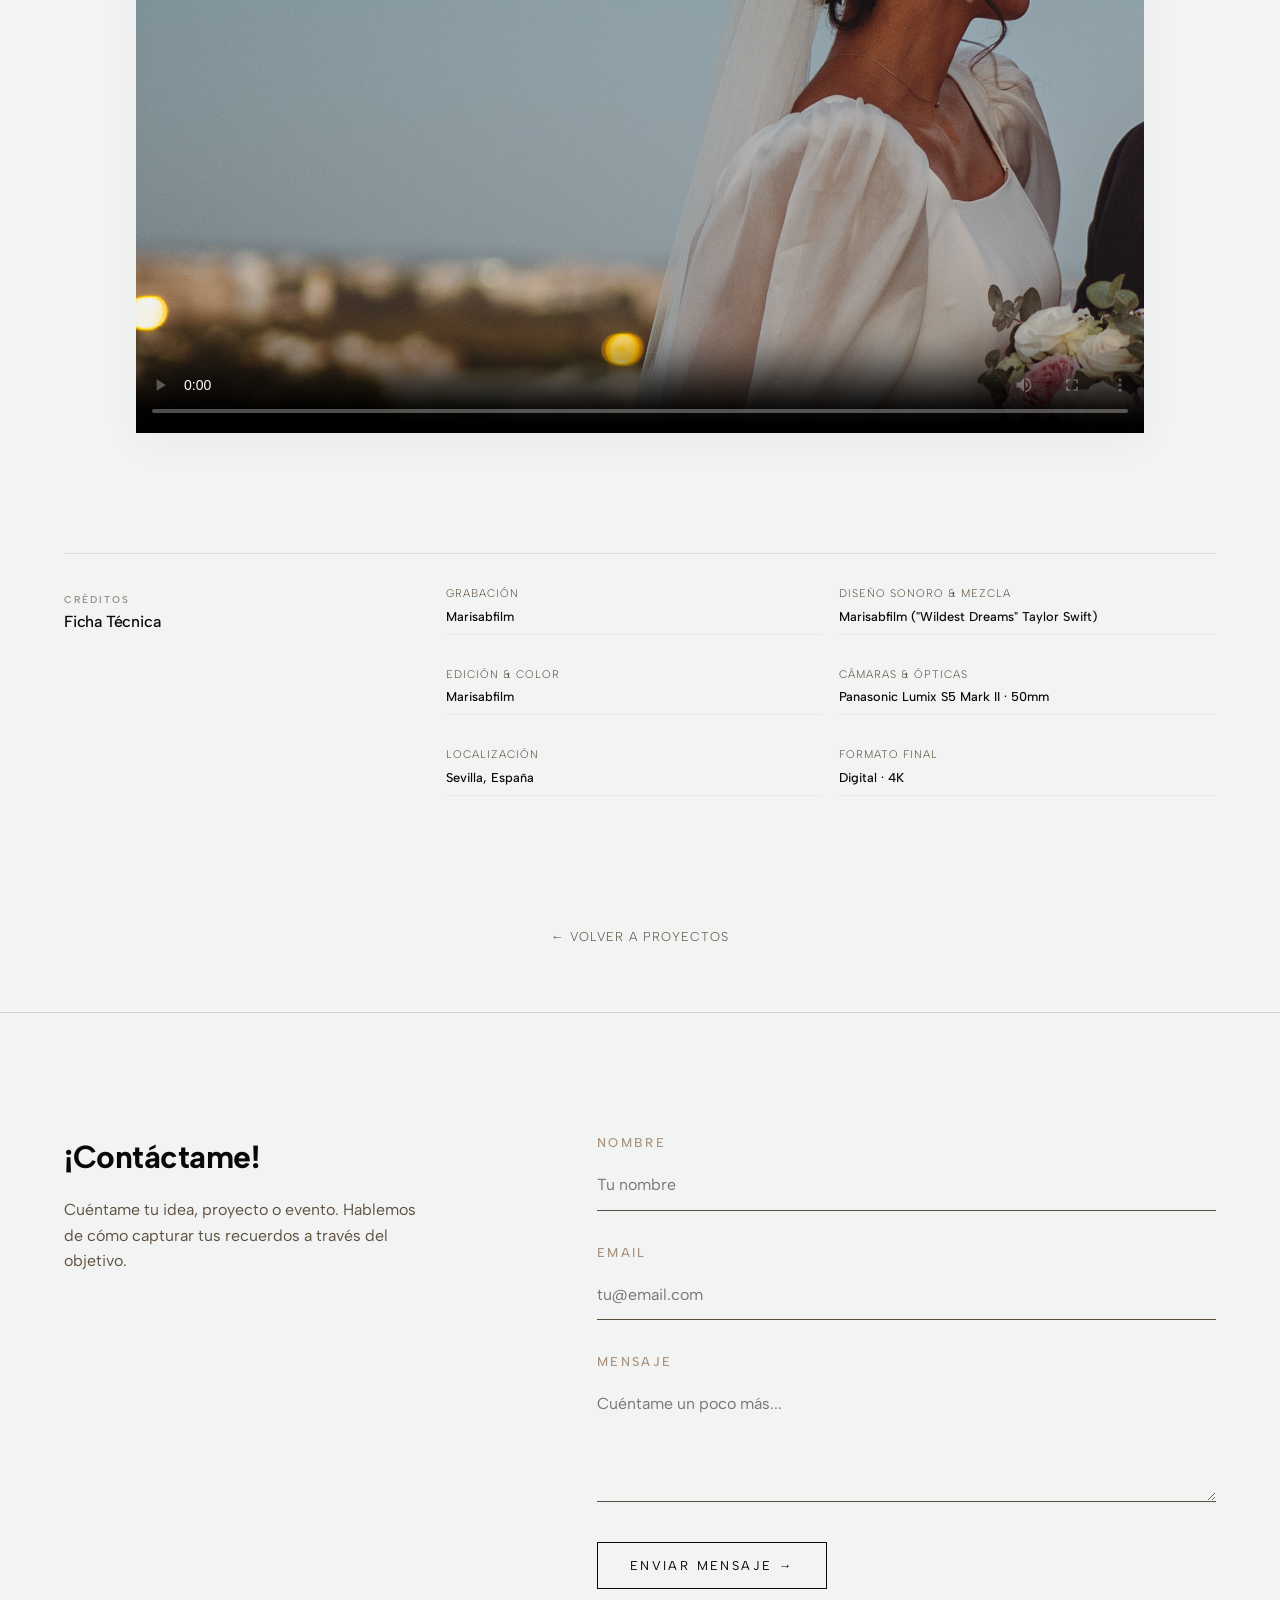
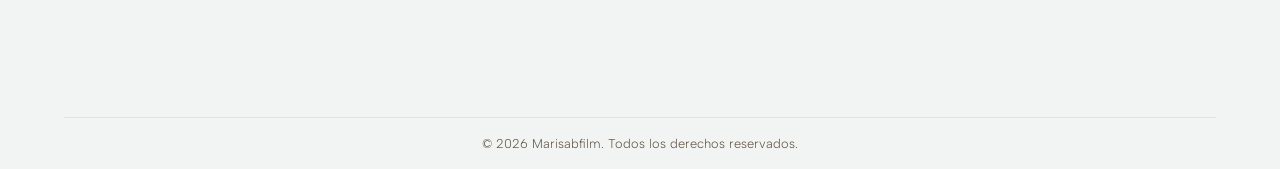
==== commit c25b0d26: "Add files via upload" ====
--- a/boda-carolina-antonclaudio.html
+++ b/boda-carolina-antonclaudio.html
@@ -152,8 +152,40 @@
         </div>
     </main>
 
-    <footer>
-        © 2026 marisabfilm
+    <footer class="contacto-footer">
+        <div class="container">
+            <div class="contacto-wrapper">
+    
+                <div class="contacto-info">
+                    <h3>¡Contáctame!</h3>
+                    <p>Cuéntame tu idea, proyecto o evento. Hablemos de cómo capturar tus recuerdos a través del
+                        objetivo.
+                    </p>
+                </div>
+    
+                <form class="contacto-form" action="https://formspree.io/f/mojoddda" method="POST">
+                    <div class="form-group">
+                        <label for="nombre">Nombre</label>
+                        <input type="text" id="nombre" name="nombre" required placeholder="Tu nombre">
+                    </div>
+                    <div class="form-group">
+                        <label for="email">Email</label>
+                        <input type="email" id="email" name="email" required placeholder="tu@email.com">
+                    </div>
+                    <div class="form-group">
+                        <label for="mensaje">Mensaje</label>
+                        <textarea id="mensaje" name="mensaje" rows="4" required
+                            placeholder="Cuéntame un poco más..."></textarea>
+                    </div>
+                    <button type="submit" class="btn-enviar">Enviar Mensaje →</button>
+                </form>
+    
+            </div>
+    
+            <div class="footer-bottom">
+                <p>© 2026 Marisabfilm. Todos los derechos reservados.</p>
+            </div>
+        </div>
     </footer>
 
     <script src="js/script.js"></script>
--- a/styles.css
+++ b/styles.css
@@ -1,3 +1,20 @@
+/* ==========================================================================
+   CORRECCIÓN SAFARI: Animación de entrada fluida y segura nativa por CSS
+   ========================================================================== */
+body {
+    opacity: 0;
+    animation: fadeInBody 0.8s cubic-bezier(.22, 1, .36, 1) forwards;
+}
+
+@keyframes fadeInBody {
+    to {
+        opacity: 1;
+    }
+}
+
+
+
+
 :root {
     --color-bg: #0A0908;
     --color-surface: #22333B;
@@ -833,3 +850,116 @@
     color: var(--color-bg-light);
 }
 
+/* ==========================================================================
+   RESPONSIVE — styles.css
+   ========================================================================== */
+
+/* ---- Tablet (≤ 1024px) ---- */
+@media (max-width: 1024px) {
+    .header {
+        padding: 1.5rem 2.5rem;
+    }
+
+    .hero-content {
+        padding: 0 2.5rem;
+    }
+
+    /* Index: proyectos seleccionados */
+    .project-row {
+        grid-template-columns: 1fr;
+        gap: var(--space-3);
+        margin-bottom: var(--space-4);
+    }
+
+    .project-info {
+        position: static;
+    }
+
+    .project-display-clean {
+        gap: var(--space-2);
+    }
+
+    .size-lg {
+        width: 40%;
+    }
+
+    .size-md {
+        width: 32%;
+    }
+
+    .size-sm {
+        width: 24%;
+    }
+
+    .contacto-wrapper {
+        grid-template-columns: 1fr;
+        gap: var(--space-4);
+    }
+}
+
+/* ---- Mobile (≤ 640px) ---- */
+@media (max-width: 640px) {
+    :root {
+        --fs-xl: 2.8rem;
+        --fs-lg: 1.5rem;
+        --fs-hero: clamp(2.8rem, 12vw, 5rem);
+        --space-5: 80px;
+        --space-6: 100px;
+    }
+
+    .header {
+        padding: 1.2rem 1.5rem;
+        gap: var(--space-2);
+    }
+
+    h1 {
+        width: 9rem;
+    }
+
+    nav {
+        gap: var(--space-2);
+    }
+
+    nav a {
+        font-size: 0.7rem;
+    }
+
+    .hero-content {
+        padding: 0 1.5rem;
+        text-align: center;
+    }
+
+    /* Proyectos seleccionados en index: una foto apilada */
+    .project-display-clean {
+        flex-direction: column;
+        align-items: center;
+        gap: var(--space-2);
+    }
+
+    .size-lg,
+    .size-md,
+    .size-sm {
+        width: 85%;
+        aspect-ratio: 4 / 3;
+    }
+
+    /* El vídeo de la boda ocupa todo el ancho */
+    .photo-box.align-center {
+        width: 100%;
+    }
+
+    /* Ver más final */
+    .ver-mas-final {
+        margin-top: -4rem;
+        padding: 1rem 0 5rem 0;
+    }
+
+    /* Contacto */
+    .contacto-wrapper {
+        grid-template-columns: 1fr;
+    }
+
+    footer {
+        padding: var(--space-3) 0 var(--space-2) 0;
+    }
+}
--- a/proyecto-detalle.css
+++ b/proyecto-detalle.css
@@ -166,6 +166,9 @@
     -webkit-mask-image: none !important;
     mask-image: none !important;
     height: 7rem;
+    background-color: var(--color-bg-light);
+    backdrop-filter: none;
+    -webkit-backdrop-filter: none;
 }
 
 /* ==========================================================================
@@ -466,3 +469,115 @@
 }
 
 
+
+/* ==========================================================================
+   RESPONSIVE — proyecto-detalle.css
+   ========================================================================== */
+
+/* ---- Tablet (≤ 1024px) ---- */
+@media (max-width: 1024px) {
+    .museum-editorial-story {
+        padding: 0 0.5rem;
+    }
+
+    .story-row {
+        gap: var(--space-3);
+    }
+
+    .masonry-grid {
+        columns: 2;
+    }
+
+    .project-specs-section {
+        grid-template-columns: 1fr;
+        gap: var(--space-2);
+    }
+
+    .specs-grid {
+        grid-template-columns: repeat(2, 1fr);
+    }
+}
+
+/* ---- Mobile (≤ 640px) ---- */
+@media (max-width: 640px) {
+    .project-detail-page {
+        padding-top: 4.5rem;
+    }
+
+    body.is-project-detail .header::before {
+        height: 5rem;
+    }
+
+    .project-hero-strip {
+        height: 180px;
+    }
+
+    .project-main-title {
+        font-size: 1.2rem;
+    }
+
+    .hero-quote-container {
+        padding: var(--space-2) var(--space-2);
+    }
+
+    .hero-quote-text {
+        font-size: 1rem;
+    }
+
+    /* Las filas editoriales pasan a columna */
+    .story-row {
+        grid-template-columns: 1fr;
+        gap: var(--space-3);
+    }
+
+    /* En mobile, el orden texto-imagen siempre queda: texto arriba, imagen abajo */
+    .row-text-right .story-media {
+        order: 2;
+    }
+
+    .row-text-right .story-text {
+        order: 1;
+    }
+
+    .museum-editorial-story {
+        gap: var(--space-4);
+        margin: var(--space-3) auto var(--space-4) auto;
+        padding: 0;
+    }
+
+    .frame-horizontal,
+    .frame-portrait {
+        max-width: 100%;
+        aspect-ratio: 4 / 3;
+    }
+
+    .main-video-showcase {
+        padding: 0;
+    }
+
+    .masonry-grid {
+        columns: 2;
+        column-gap: 6px;
+    }
+
+    .masonry-item {
+        margin-bottom: 6px;
+    }
+
+    .project-specs-section {
+        grid-template-columns: 1fr;
+        gap: var(--space-2);
+        margin: 0 0 var(--space-3) 0;
+    }
+
+    .specs-grid {
+        grid-template-columns: 1fr 1fr;
+        gap: var(--space-2) var(--space-1);
+    }
+
+    .lightbox-prev,
+    .lightbox-next {
+        font-size: 2rem;
+        padding: 0 0.5rem;
+    }
+}
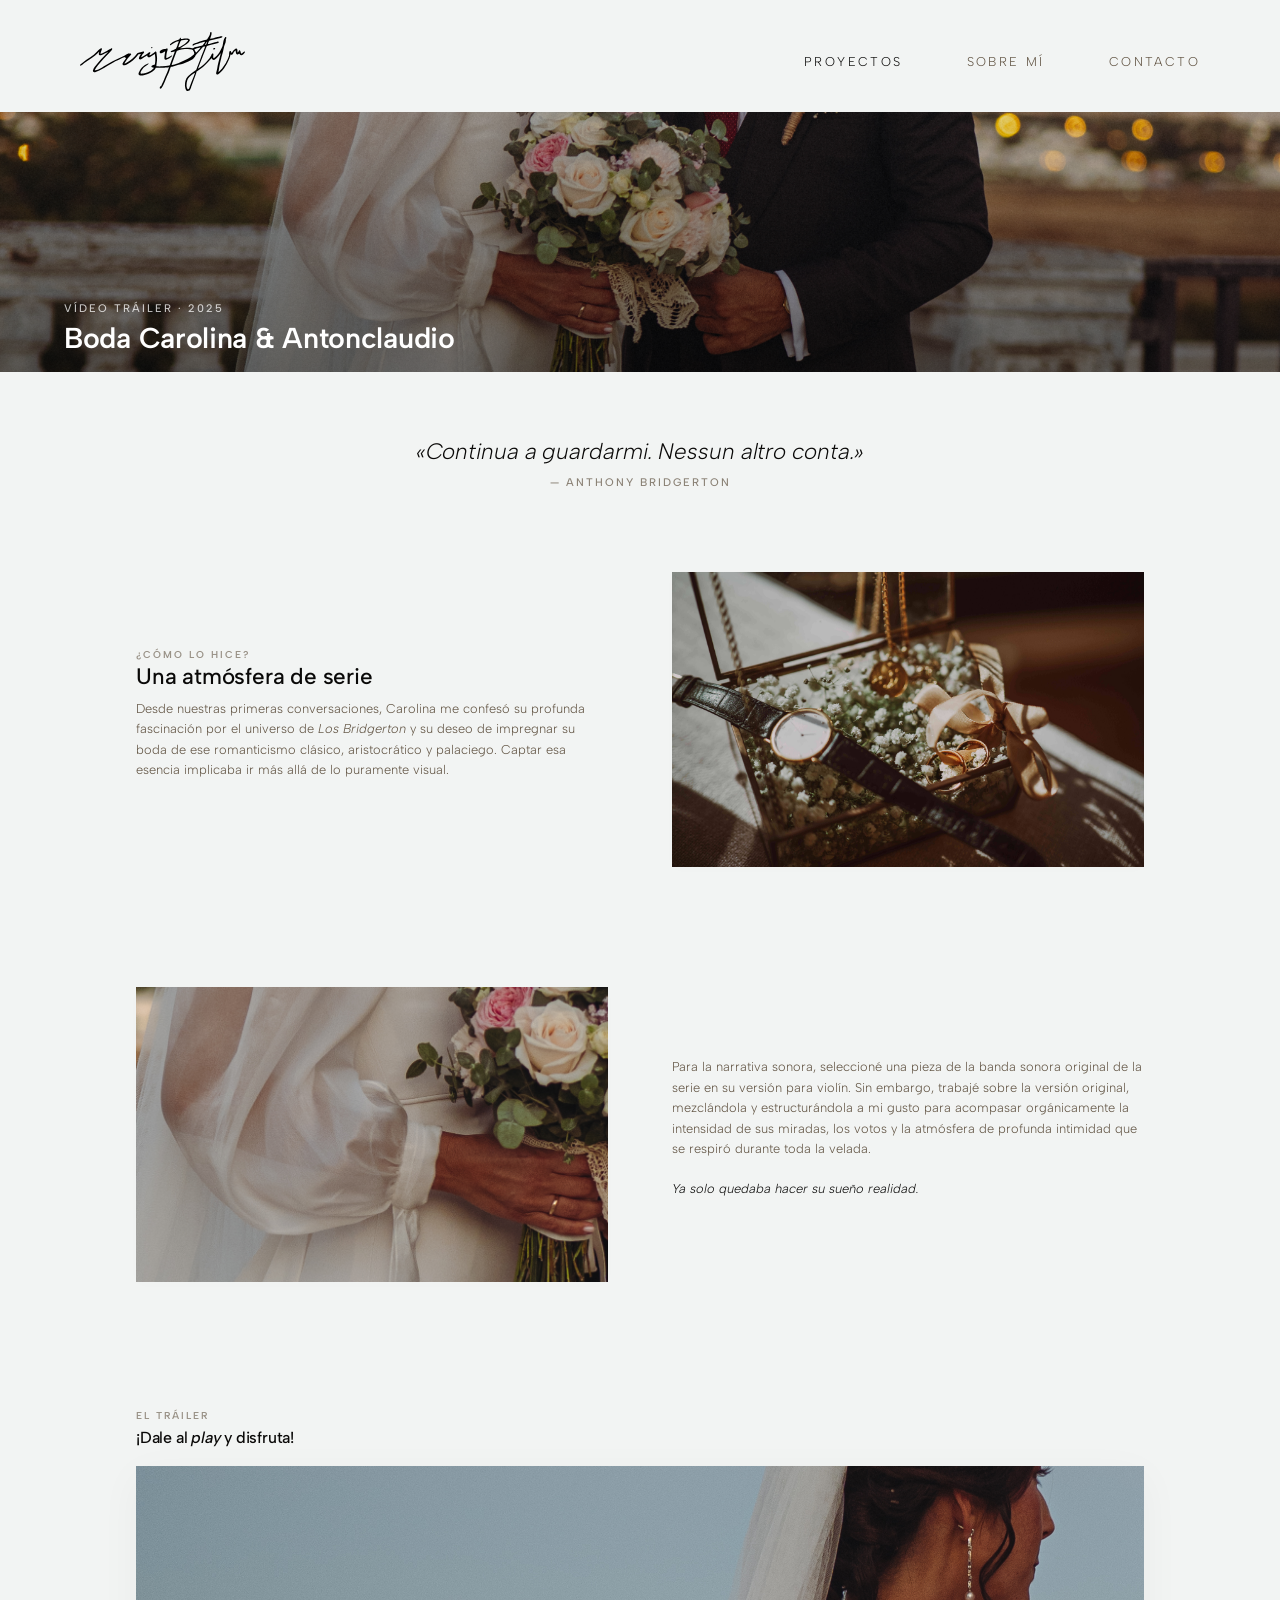
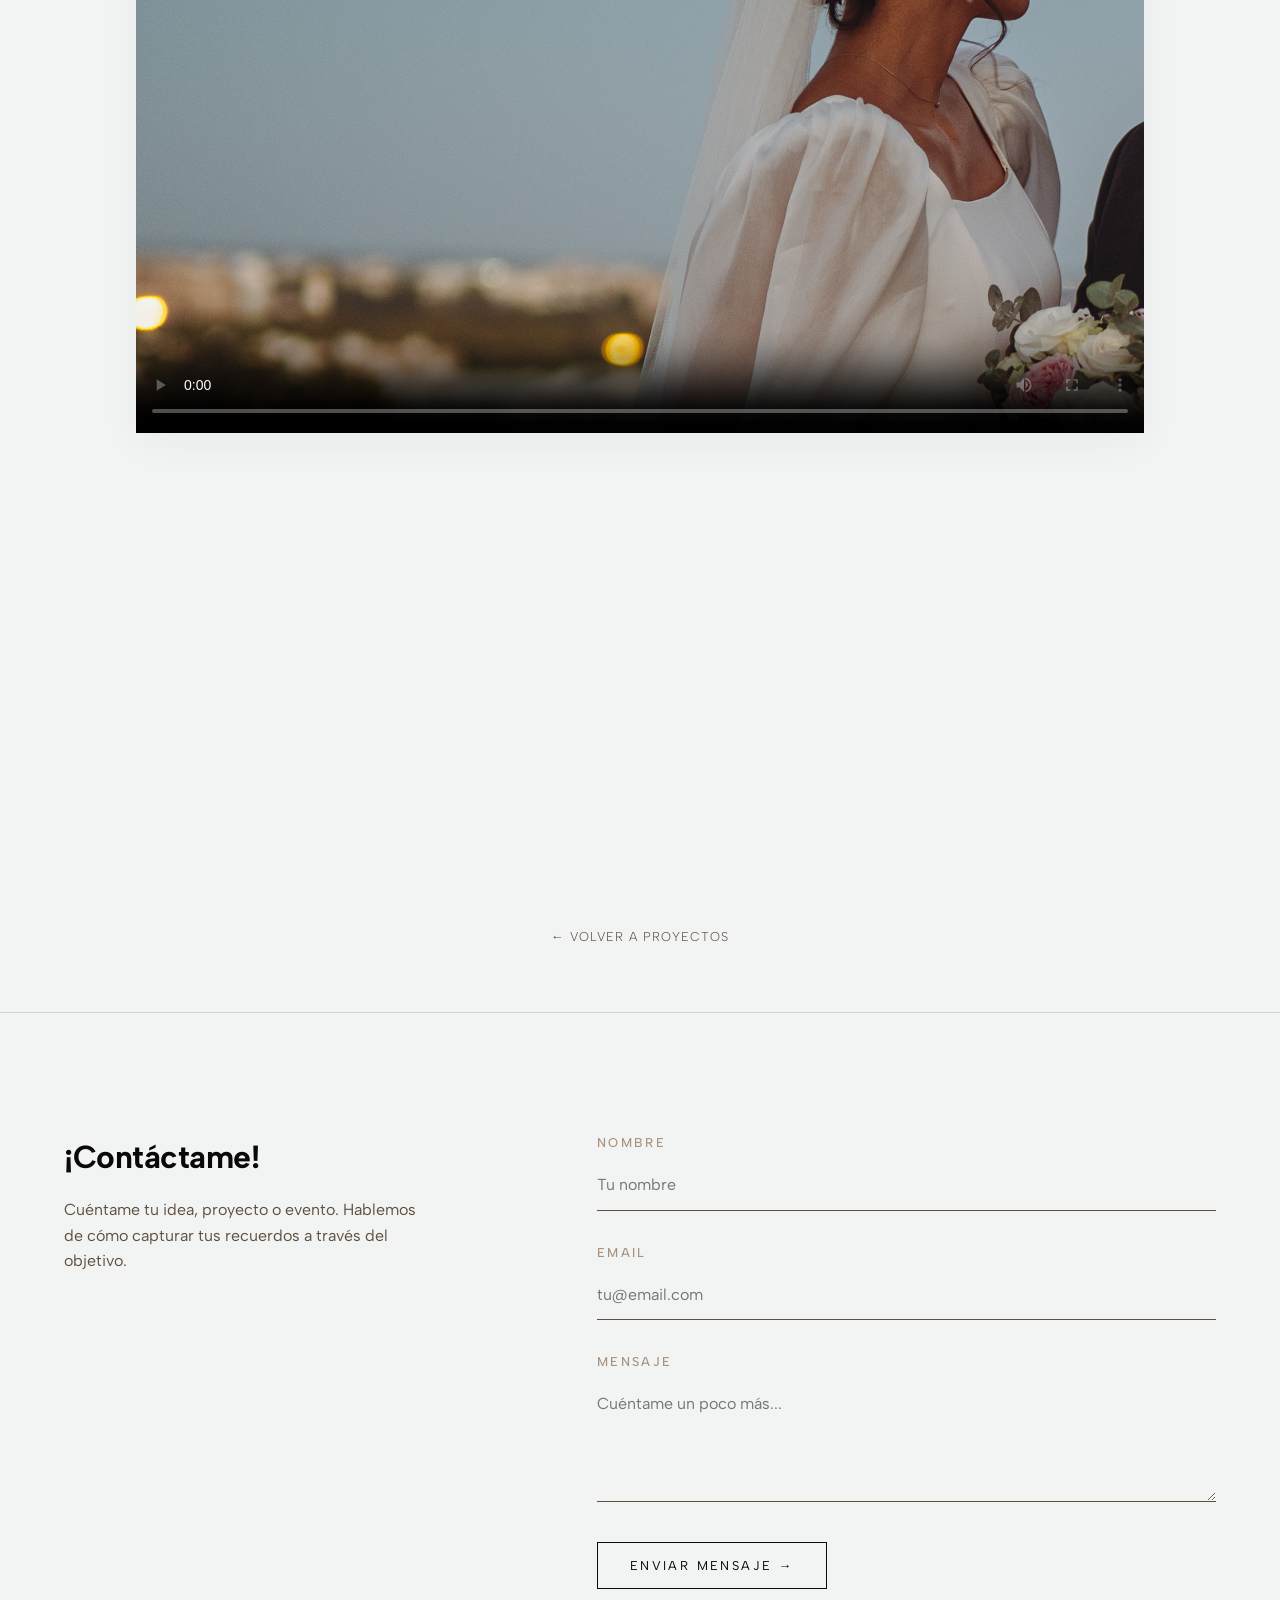
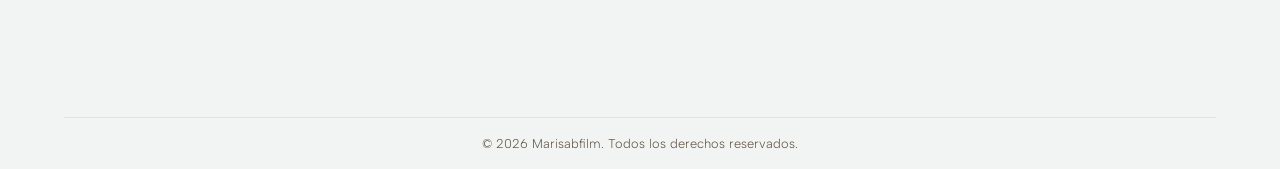
==== commit 7c6b8471: "Add files via upload" ====
--- a/boda-carolina-antonclaudio.html
+++ b/boda-carolina-antonclaudio.html
@@ -30,7 +30,19 @@
             <a href="sobre-mi.html">Sobre mí</a>
             <a href="contacto.html">Contacto</a>
         </nav>
+
+        <button class="hamburger" aria-label="Abrir menú" aria-expanded="false">
+            <span></span>
+            <span></span>
+            <span></span>
+        </button>
     </header>
+
+    <nav class="nav-mobile-overlay" aria-label="Menú móvil">
+        <a href="proyectos.html">Proyectos</a>
+        <a href="sobre-mi.html">Sobre mí</a>
+        <a href="contacto.html">Contacto</a>
+    </nav>
 
     <main class="project-detail-page">
 
--- a/styles.css
+++ b/styles.css
@@ -962,4 +962,103 @@
     footer {
         padding: var(--space-3) 0 var(--space-2) 0;
     }
-}+}
+
+
+/* ==========================================================================
+   HAMBURGUESA — menú móvil
+   ========================================================================== */
+
+.hamburger {
+    display: none;
+    flex-direction: column;
+    justify-content: center;
+    gap: 5px;
+    background: none;
+    border: none;
+    cursor: pointer;
+    padding: 4px;
+    z-index: 200;
+    color: var(--color-text-light);
+}
+
+body:not(.light-mode):not(.is-project-detail) .hamburger {
+    color: var(--color-text);
+}
+
+.hamburger span {
+    display: block;
+    width: 22px;
+    height: 1.5px;
+    background-color: currentColor;
+    transition: transform 0.3s ease, opacity 0.3s ease;
+}
+
+.hamburger.is-open span:nth-child(1) {
+    transform: translateY(6.5px) rotate(45deg);
+}
+
+.hamburger.is-open span:nth-child(2) {
+    opacity: 0;
+}
+
+.hamburger.is-open span:nth-child(3) {
+    transform: translateY(-6.5px) rotate(-45deg);
+}
+
+.nav-mobile-overlay {
+    display: none;
+    position: fixed;
+    inset: 0;
+    background-color: var(--color-bg-light);
+    z-index: 150;
+    flex-direction: column;
+    justify-content: center;
+    align-items: center;
+    gap: var(--space-4);
+    opacity: 0;
+    pointer-events: none;
+    transition: opacity 0.3s ease;
+}
+
+.nav-mobile-overlay.is-open {
+    opacity: 1;
+    pointer-events: all;
+}
+
+.nav-mobile-overlay a {
+    font-size: var(--fs-lg);
+    font-weight: var(--fw-light);
+    color: var(--color-text-light);
+    text-transform: uppercase;
+    letter-spacing: 3px;
+    transition: opacity 0.2s ease;
+}
+
+.nav-mobile-overlay a:hover {
+    opacity: 0.5;
+}
+
+@media (max-width: 640px) {
+    h1 {
+        width: 10rem;
+    }
+
+    .header nav.right {
+        display: none !important;
+    }
+
+    .hamburger {
+        display: flex;
+        margin-left: auto;
+    }
+
+    .nav-mobile-overlay {
+        display: flex;
+    }
+
+        .header {
+            z-index: 200;
+        }
+}
+
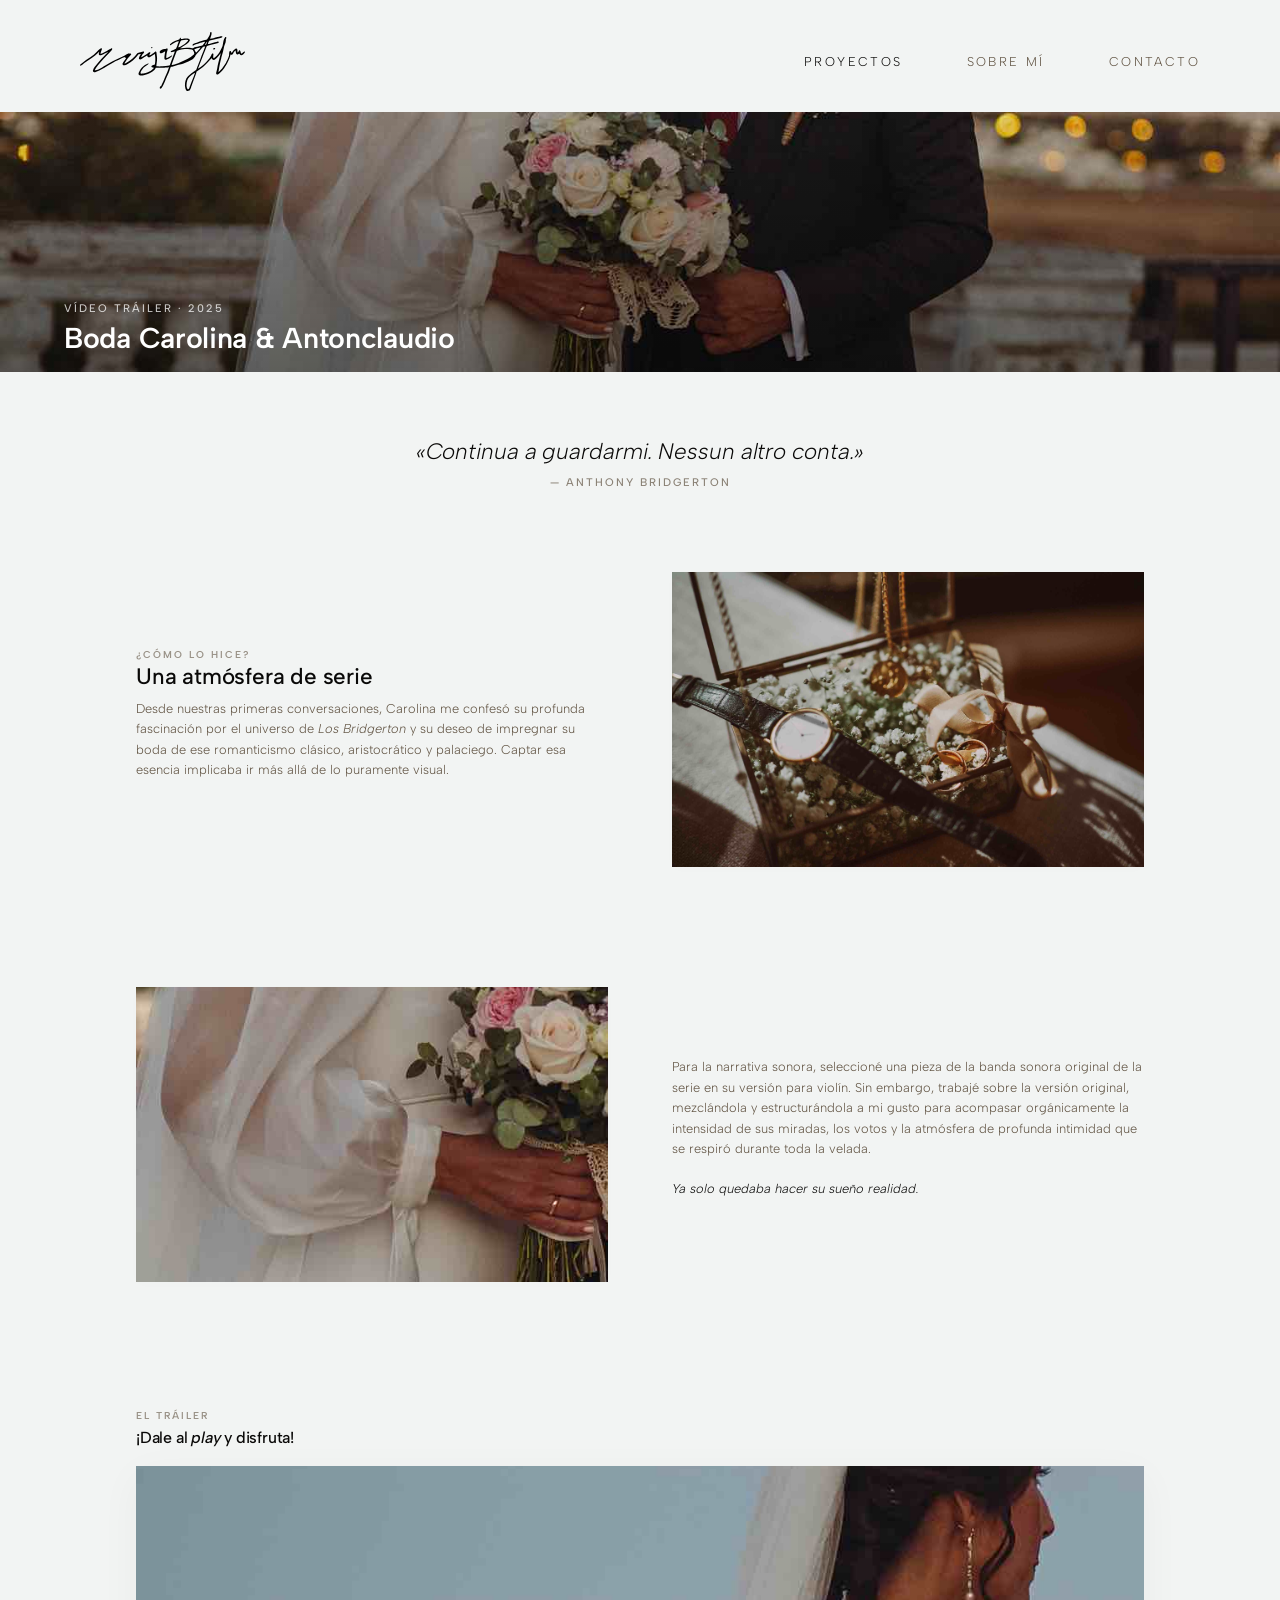
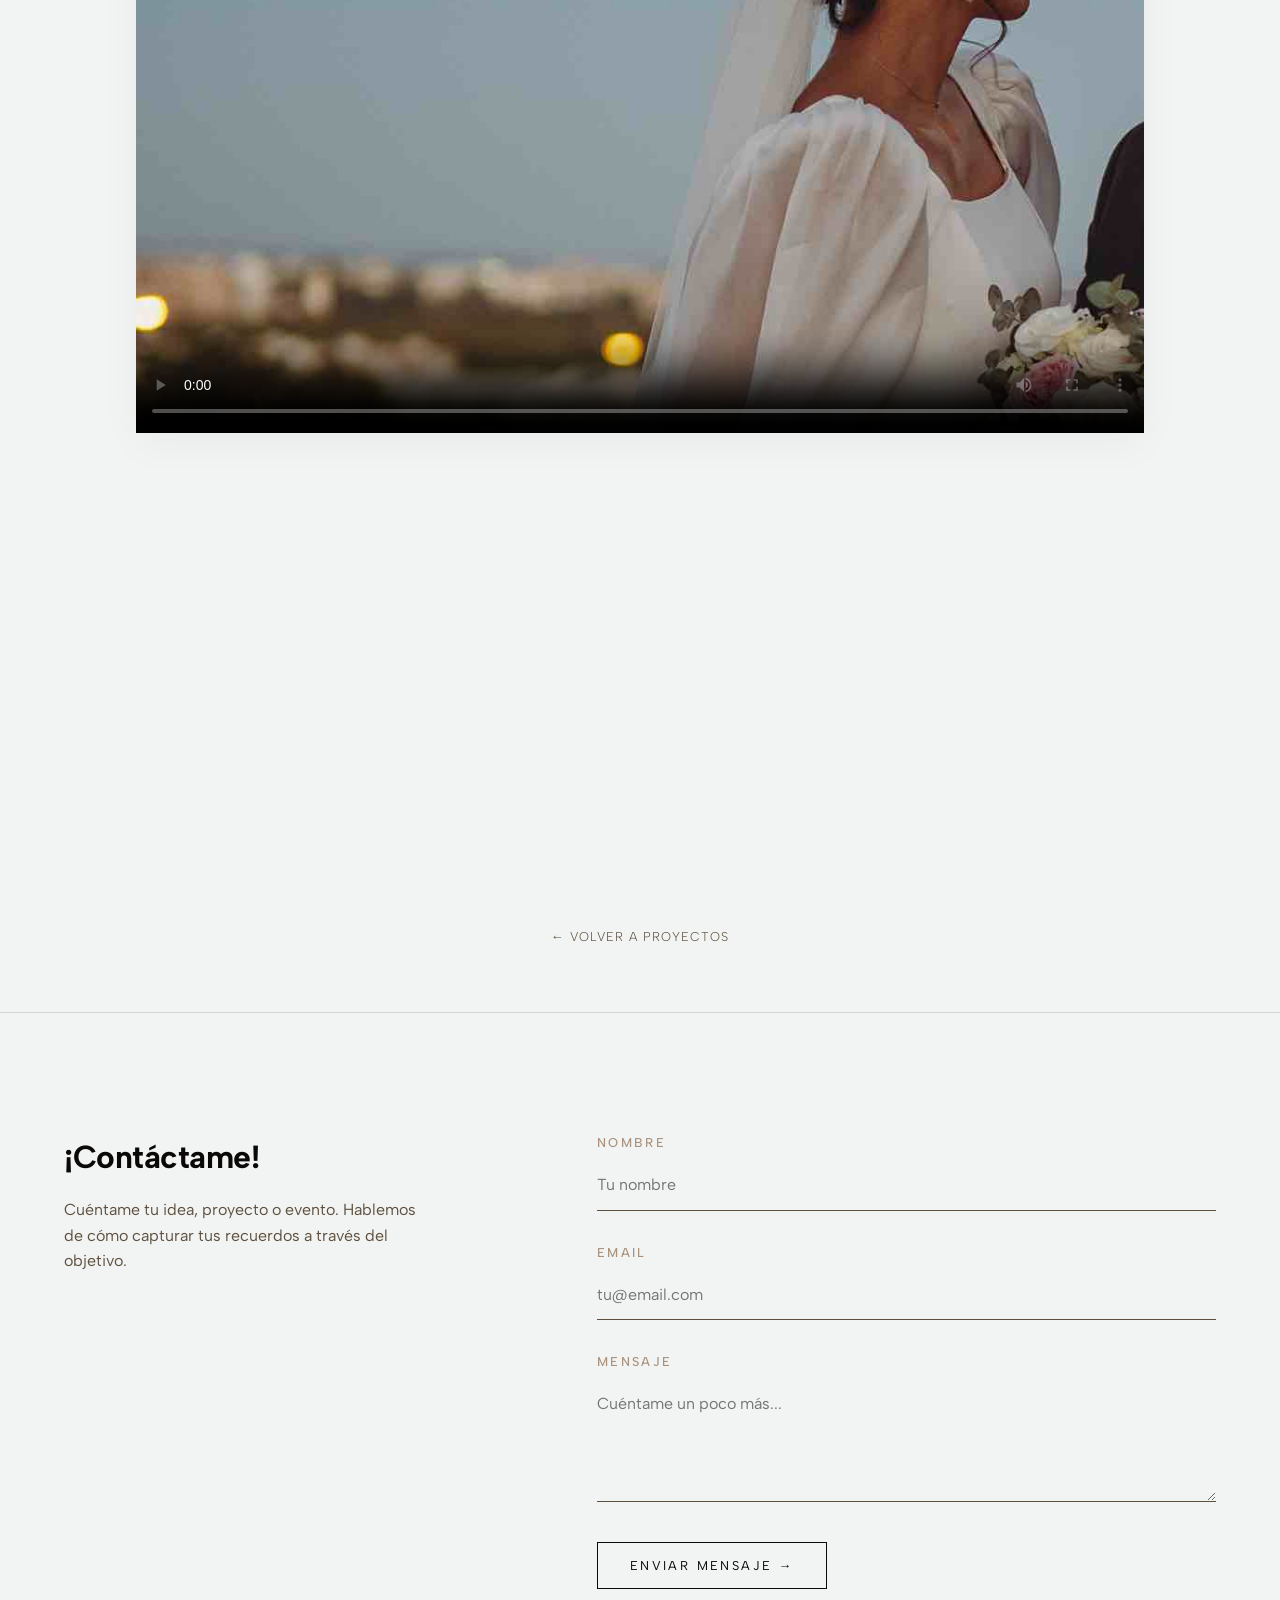
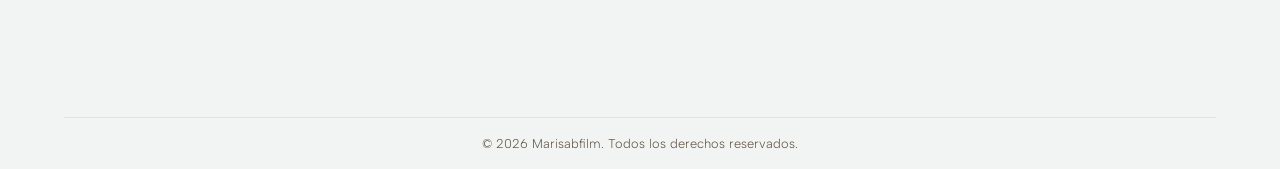
==== commit 9dd20ac2: "Add files via upload" ====
--- a/boda-carolina-antonclaudio.html
+++ b/boda-carolina-antonclaudio.html
@@ -48,7 +48,7 @@
 
         <section class="project-hero-strip">
             <div class="strip-media">
-                <img src="jpg/boda-antonclaudio-carolina/11102025-_1104526.JPG"
+                <img src="jpg/boda-antonclaudio-carolina/11102025-_1104526.jpg"
                     alt="Banner Boda Carolina & Antonclaudio">
             </div>
             <div class="strip-overlay">
@@ -90,7 +90,7 @@
                 <div class="story-row row-text-right fade-in-element">
                     <div class="story-media">
                         <div class="museum-frame frame-horizontal">
-                            <img src="jpg/boda-antonclaudio-carolina/11102025-_11045313.JPG"
+                            <img src="jpg/boda-antonclaudio-carolina/11102025-_11045313.jpg"
                                 alt="Detalle horizontal de la boda">
                         </div>
                     </div>
@@ -117,7 +117,7 @@
                 <div class="museum-single-container">
                     <div class="museum-frame frame-video-main">
                         <video src="video/boda.mp4" controls
-                            poster="jpg/boda-antonclaudio-carolina/11102025-_1104531.JPG"
+                            poster="jpg/boda-antonclaudio-carolina/11102025-_1104531.jpg"
                             class="final-project-video"></video>
                     </div>
                 </div>
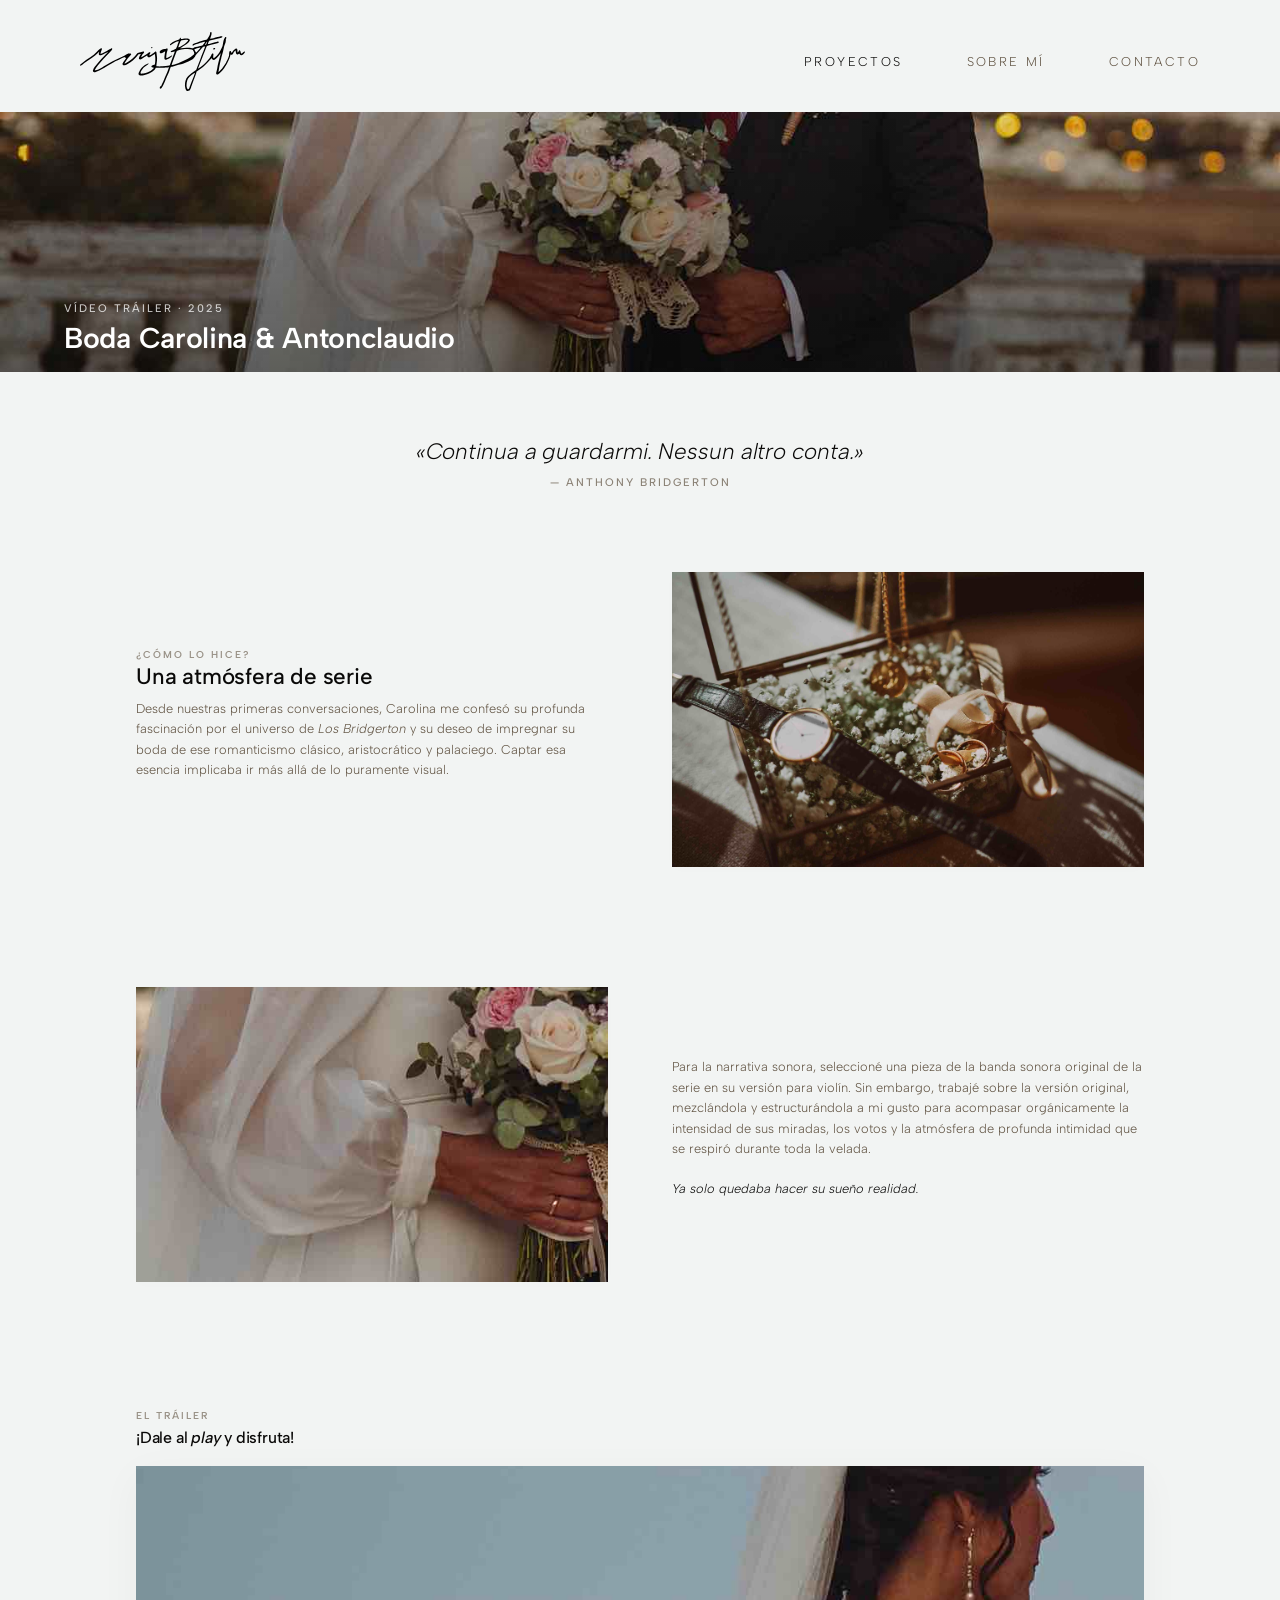
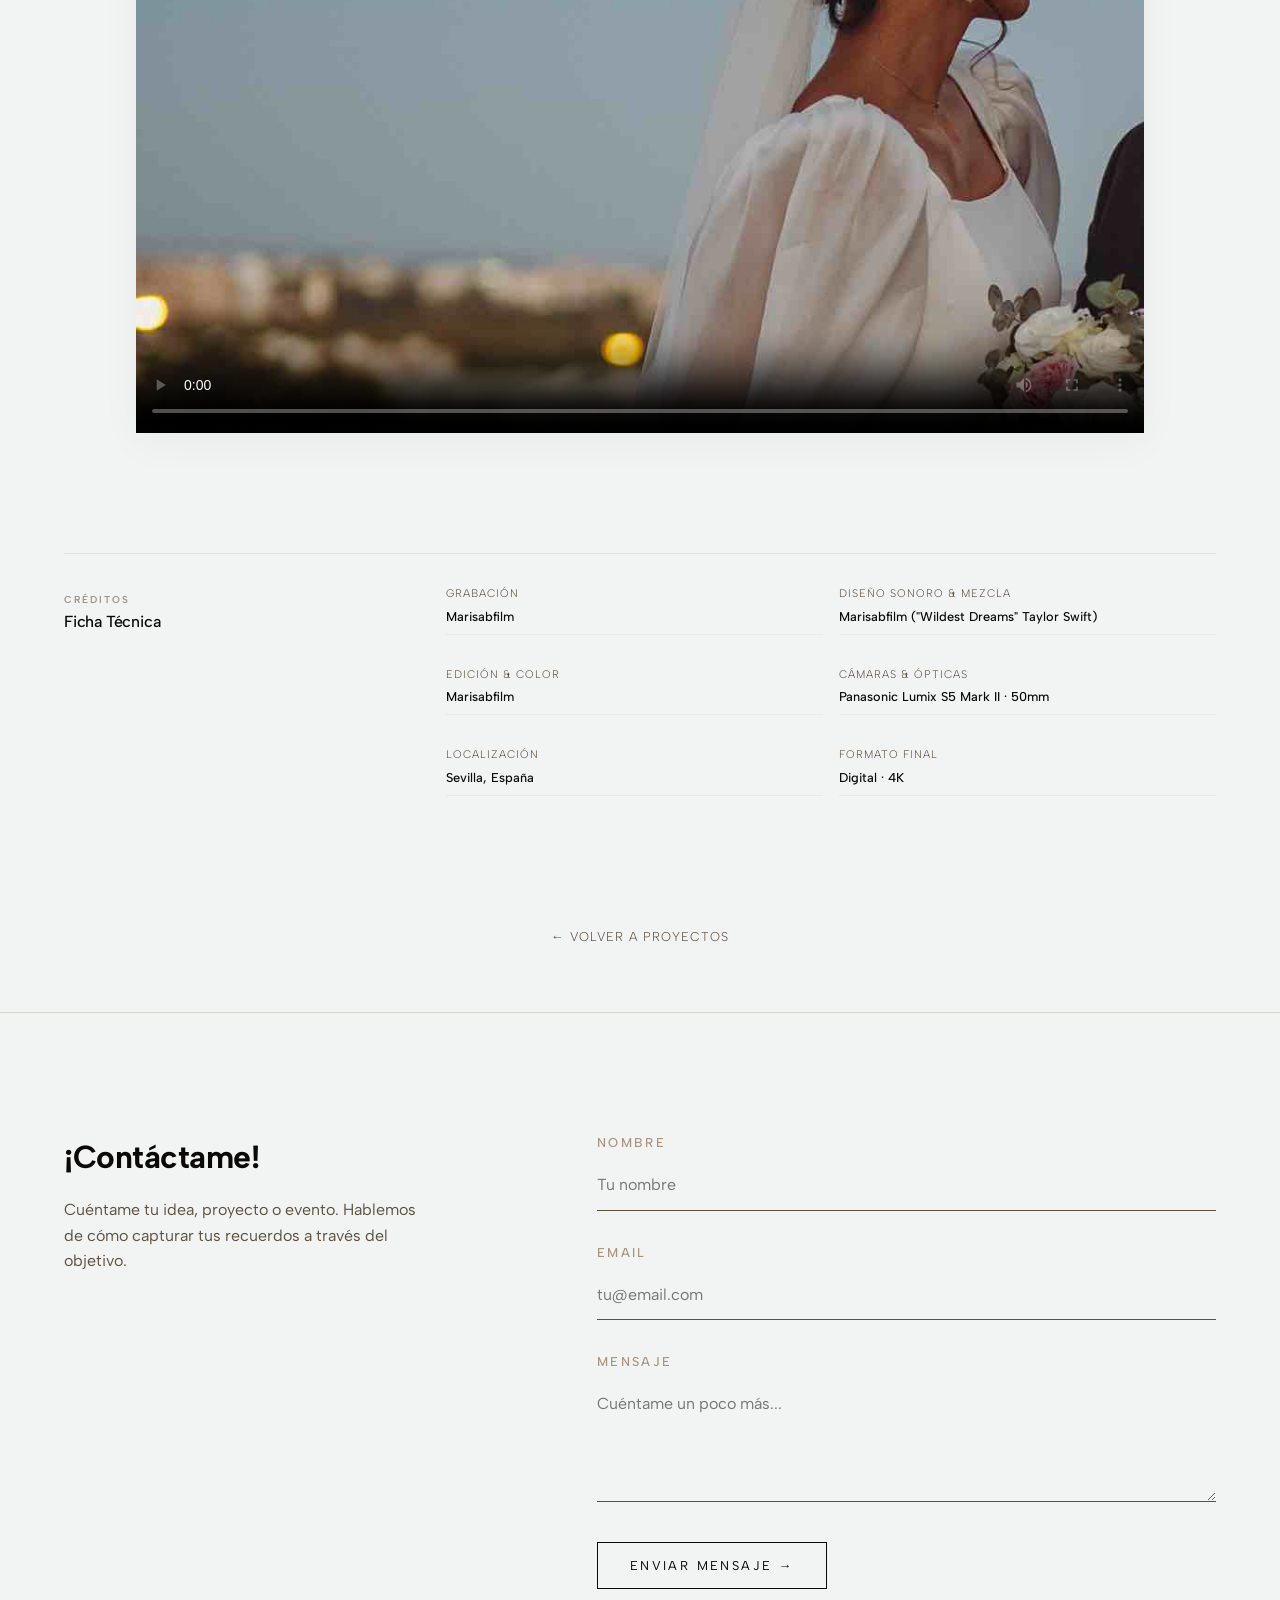
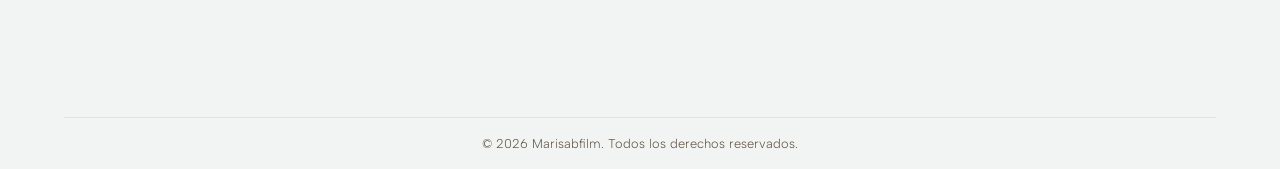
==== commit fc7650f9: "Add files via upload" ====
--- a/boda-carolina-antonclaudio.html
+++ b/boda-carolina-antonclaudio.html
@@ -10,6 +10,8 @@
     <link rel="preconnect" href="https://fonts.gstatic.com" crossorigin>
     <link href="https://fonts.googleapis.com/css2?family=Albert+Sans:ital,wght@0,100..900;1,100..900&display=swap"
         rel="stylesheet">
+
+    <link rel="icon" href="favicon.png" type="image/png">
 
     <link rel="stylesheet" href="styles.css">
     <link rel="stylesheet" href="proyecto-detalle.css">
@@ -167,14 +169,14 @@
     <footer class="contacto-footer">
         <div class="container">
             <div class="contacto-wrapper">
-    
+
                 <div class="contacto-info">
                     <h3>¡Contáctame!</h3>
                     <p>Cuéntame tu idea, proyecto o evento. Hablemos de cómo capturar tus recuerdos a través del
                         objetivo.
                     </p>
                 </div>
-    
+
                 <form class="contacto-form" action="https://formspree.io/f/mojoddda" method="POST">
                     <div class="form-group">
                         <label for="nombre">Nombre</label>
@@ -191,9 +193,9 @@
                     </div>
                     <button type="submit" class="btn-enviar">Enviar Mensaje →</button>
                 </form>
-    
-            </div>
-    
+
+            </div>
+
             <div class="footer-bottom">
                 <p>© 2026 Marisabfilm. Todos los derechos reservados.</p>
             </div>
--- a/styles.css
+++ b/styles.css
@@ -1057,8 +1057,12 @@
         display: flex;
     }
 
-        .header {
-            z-index: 200;
-        }
-}
-
+    .header {
+        z-index: 200;
+    }
+
+    .nav-mobile-overlay.is-open+* .hamburger,
+    .hamburger.is-open {
+        color: var(--color-text-light) !important;
+    }
+}
